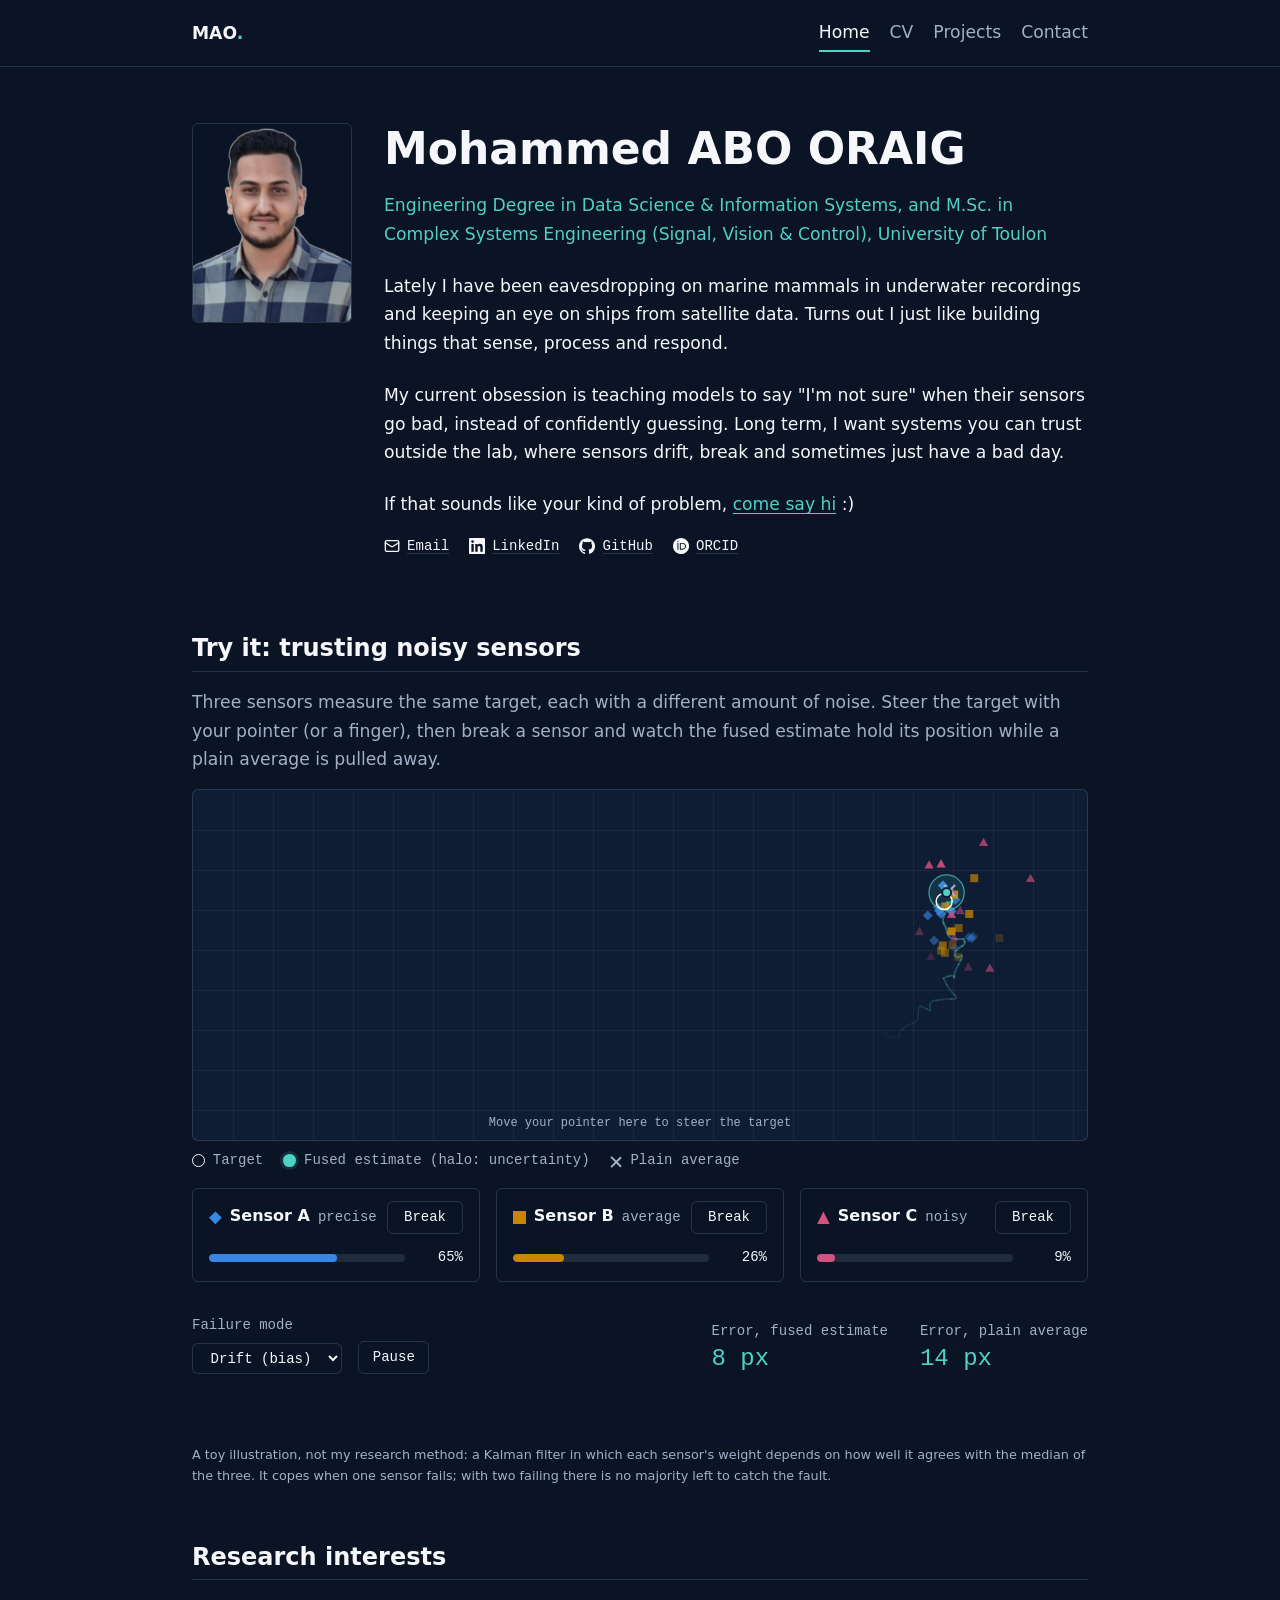
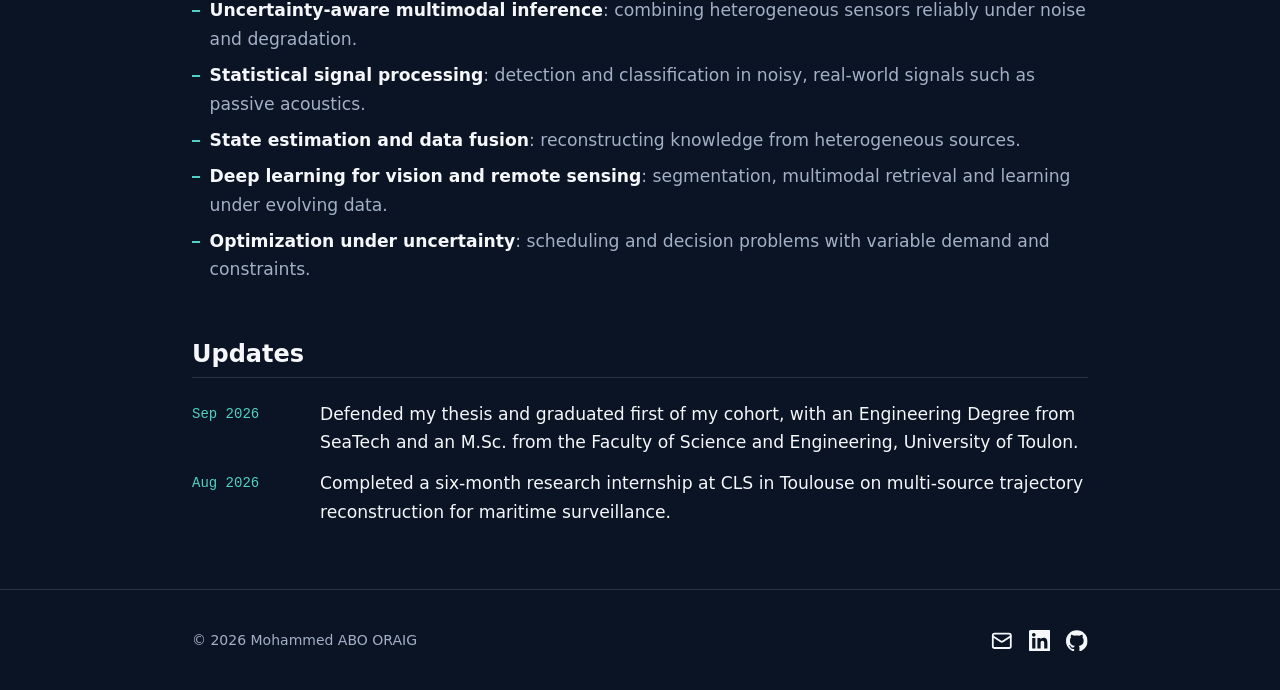
==== index.html @ 9c3ff498 "Add goatcounter" ====
<!DOCTYPE html>
<html lang="en">
<head>
  <meta charset="UTF-8">
  <meta name="viewport" content="width=device-width, initial-scale=1.0">
  <title>Mohammed ABO ORAIG</title>
  <meta name="description" content="Mohammed ABO ORAIG: M.Sc. and engineering student in complex systems, signal processing, vision and data science at the University of Toulon.">
  <meta name="theme-color" content="#0a1424">
  <link rel="canonical" href="https://abooraig.github.io/me/">
  <meta property="og:url" content="https://abooraig.github.io/me/">
  <meta property="og:type" content="website">
  <meta property="og:site_name" content="Mohammed ABO ORAIG">
  <meta property="og:title" content="Mohammed ABO ORAIG: signal, vision and machine learning">
  <meta property="og:description" content="Engineer in signal processing, vision and machine learning (M.Sc. and Engineering Degree, University of Toulon). Open to PhD positions.">
  <meta property="og:image" content="https://abooraig.github.io/me/assets/img/og-image.png">
  <meta property="og:image:width" content="1200">
  <meta property="og:image:height" content="630">
  <meta property="og:image:alt" content="Mohammed ABO ORAIG. Signal, vision and machine learning. University of Toulon.">
  <meta name="twitter:card" content="summary_large_image">  <link rel="icon" type="image/jpeg" href="assets/img/profile/top.jpg">
  <link rel="preload" href="assets/fonts/inter-latin.woff2" as="font" type="font/woff2" crossorigin>
  <link rel="preload" href="assets/fonts/space-grotesk-latin.woff2" as="font" type="font/woff2" crossorigin>
  <link rel="preload" href="assets/fonts/ibm-plex-mono-latin-500.woff2" as="font" type="font/woff2" crossorigin>
  <link rel="stylesheet" href="assets/css/styles.css">
</head>
<body>
  <!-- Icon sprite: defined once per page, drawn anywhere with <svg class="icon"><use href="#icon-NAME"/></svg>.
       Brand glyphs are from Simple Icons (CC0). Copy this whole block to cv.html and projects.html. -->
  <svg width="0" height="0" style="position:absolute" aria-hidden="true" focusable="false">
    <symbol id="icon-mail" viewBox="0 0 24 24">
      <g fill="none" stroke="currentColor" stroke-width="2" stroke-linecap="round" stroke-linejoin="round">
        <rect width="20" height="16" x="2" y="4" rx="2"/>
        <path d="m22 7-8.97 5.7a1.94 1.94 0 0 1-2.06 0L2 7"/>
      </g>
    </symbol>
    <symbol id="icon-linkedin" viewBox="0 0 24 24">
      <path d="M20.447 20.452h-3.554v-5.569c0-1.328-.027-3.037-1.852-3.037-1.853 0-2.136 1.445-2.136 2.939v5.667H9.351V9h3.414v1.561h.046c.477-.9 1.637-1.85 3.37-1.85 3.601 0 4.267 2.37 4.267 5.455v6.286zM5.337 7.433c-1.144 0-2.063-.926-2.063-2.065 0-1.138.92-2.063 2.063-2.063 1.14 0 2.064.925 2.064 2.063 0 1.139-.925 2.065-2.064 2.065zm1.782 13.019H3.555V9h3.564v11.452zM22.225 0H1.771C.792 0 0 .774 0 1.729v20.542C0 23.227.792 24 1.771 24h20.451C23.2 24 24 23.227 24 22.271V1.729C24 .774 23.2 0 22.222 0h.003z"/>
    </symbol>
    <symbol id="icon-github" viewBox="0 0 24 24">
      <path d="M12 .297c-6.63 0-12 5.373-12 12 0 5.303 3.438 9.8 8.205 11.385.6.113.82-.258.82-.577 0-.285-.01-1.04-.015-2.04-3.338.724-4.042-1.61-4.042-1.61C4.422 18.07 3.633 17.7 3.633 17.7c-1.087-.744.084-.729.084-.729 1.205.084 1.838 1.236 1.838 1.236 1.07 1.835 2.809 1.305 3.495.998.108-.776.417-1.305.76-1.605-2.665-.3-5.466-1.332-5.466-5.93 0-1.31.465-2.38 1.235-3.22-.135-.303-.54-1.523.105-3.176 0 0 1.005-.322 3.3 1.23.96-.267 1.98-.399 3-.405 1.02.006 2.04.138 3 .405 2.28-1.552 3.285-1.23 3.285-1.23.645 1.653.24 2.873.12 3.176.765.84 1.23 1.91 1.23 3.22 0 4.61-2.805 5.625-5.475 5.92.42.36.81 1.096.81 2.22 0 1.606-.015 2.896-.015 3.286 0 .315.21.69.825.57C20.565 22.092 24 17.592 24 12.297c0-6.627-5.373-12-12-12"/>
    </symbol>
    <symbol id="icon-orcid" viewBox="0 0 24 24">
      <path d="M12 0C5.372 0 0 5.372 0 12s5.372 12 12 12 12-5.372 12-12S18.628 0 12 0zM7.369 4.378c.525 0 .947.431.947.947s-.422.947-.947.947a.95.95 0 0 1-.947-.947c0-.525.422-.947.947-.947zm-.722 3.038h1.444v10.041H6.647V7.416zm3.562 0h3.9c3.712 0 5.344 2.653 5.344 5.025 0 2.578-2.016 5.025-5.325 5.025h-3.919V7.416zm1.444 1.303v7.444h2.297c3.272 0 4.022-2.484 4.022-3.722 0-2.016-1.284-3.722-4.097-3.722h-2.222z"/>
    </symbol>
  </svg>

  <a class="skip-link" href="#main">Skip to content</a>

  <header class="site-header">
    <div class="container">
      <a class="brand" href="./" aria-label="Mohammed ABO ORAIG, home">MAO<span>.</span></a>
      <nav class="site-nav" aria-label="Main">
        <ul>
          <li><a href="./" aria-current="page">Home</a></li>
          <li><a href="cv">CV</a></li>
          <li><a href="projects">Projects</a></li>
          <li><a href="contact">Contact</a></li>
        </ul>
      </nav>
    </div>
  </header>

  <main id="main">
    <section class="intro container" aria-labelledby="intro-title">
      <img class="portrait" src="assets/img/profile/photo.png" alt="Portrait of Mohammed ABO ORAIG" width="160" height="200">
      <div class="intro-text">
        <h1 id="intro-title">Mohammed ABO ORAIG</h1>
        <p class="intro-role">Engineering Degree in Data Science &amp; Information Systems, and M.Sc. in Complex Systems Engineering (Signal, Vision &amp; Control), University of Toulon</p>        
        <p class="intro-statement">Lately I have been eavesdropping on marine mammals in underwater recordings and keeping an eye on ships from satellite data. Turns out I just like building things that sense, process and respond.</p>
        <p class="intro-statement">My current obsession is teaching models to say "I'm not sure" when their sensors go bad, instead of confidently guessing. Long term, I want systems you can trust outside the lab, where sensors drift, break and sometimes just have a bad day.</p>
        <p class="intro-statement">If that sounds like your kind of problem, <a href="contact">come say hi</a> :)</p>
        <ul class="link-row">
          <li><a href="mailto:m.abooraig@gmail.com"><svg class="icon" aria-hidden="true" focusable="false"><use href="#icon-mail"/></svg>Email</a></li>
          <li><a href="https://www.linkedin.com/in/mohammed-abo-oraig/" target="_blank" rel="noopener noreferrer"><svg class="icon" aria-hidden="true" focusable="false"><use href="#icon-linkedin"/></svg>LinkedIn</a></li>
          <li><a href="https://github.com/AboOraig/" target="_blank" rel="noopener noreferrer"><svg class="icon" aria-hidden="true" focusable="false"><use href="#icon-github"/></svg>GitHub</a></li>
          <li><a href="https://orcid.org/0009-0007-1928-8496" target="_blank" rel="noopener noreferrer"><svg class="icon" aria-hidden="true" focusable="false"><use href="#icon-orcid"/></svg>ORCID</a></li>
        </ul>
      </div>
    </section>

    <div class="container">

      <!-- Sensor-fusion demo. Stays hidden unless sensor-demo.js runs, so it never shows as a dead box. -->
      <section class="page-section demo" id="demo" aria-labelledby="demo-title" data-demo hidden>
        <h2 id="demo-title">Try it: trusting noisy sensors</h2>
        <p>Three sensors measure the same target, each with a different amount of noise. Steer the target with your pointer (or a finger), then break a sensor and watch the fused estimate hold its position while a plain average is pulled away.</p>

        <canvas class="demo-canvas" data-demo-canvas role="img" aria-label="Toy demo. A target follows your pointer. Three noisy sensors measure it. The fused estimate and its uncertainty circle are drawn on top."></canvas>

        <ul class="demo-legend" aria-label="Legend">
          <li><i class="demo-glyph demo-glyph--target" aria-hidden="true"></i>Target</li>
          <li><i class="demo-glyph demo-glyph--est" aria-hidden="true"></i>Fused estimate (halo: uncertainty)</li>
          <li><i class="demo-glyph demo-glyph--plain" aria-hidden="true"></i>Plain average</li>
        </ul>

        <ul class="demo-sensors" aria-label="Sensors and the share of weight each one receives">
          <li class="demo-sensor" data-demo-sensor="a">
            <div class="demo-sensor-head">
              <i class="demo-glyph demo-glyph--a" aria-hidden="true"></i>
              <h3>Sensor A</h3>
              <span class="demo-sensor-note">precise</span>
            </div>
            <button type="button" class="demo-btn" data-break aria-label="Break sensor A">Break</button>
            <div class="demo-meter-row">
              <span class="demo-meter" aria-hidden="true"><span class="demo-fill" data-fill></span></span>
              <span class="demo-pct" data-pct>0%</span>
            </div>
          </li>
          <li class="demo-sensor" data-demo-sensor="b">
            <div class="demo-sensor-head">
              <i class="demo-glyph demo-glyph--b" aria-hidden="true"></i>
              <h3>Sensor B</h3>
              <span class="demo-sensor-note">average</span>
            </div>
            <button type="button" class="demo-btn" data-break aria-label="Break sensor B">Break</button>
            <div class="demo-meter-row">
              <span class="demo-meter" aria-hidden="true"><span class="demo-fill" data-fill></span></span>
              <span class="demo-pct" data-pct>0%</span>
            </div>
          </li>
          <li class="demo-sensor" data-demo-sensor="c">
            <div class="demo-sensor-head">
              <i class="demo-glyph demo-glyph--c" aria-hidden="true"></i>
              <h3>Sensor C</h3>
              <span class="demo-sensor-note">noisy</span>
            </div>
            <button type="button" class="demo-btn" data-break aria-label="Break sensor C">Break</button>
            <div class="demo-meter-row">
              <span class="demo-meter" aria-hidden="true"><span class="demo-fill" data-fill></span></span>
              <span class="demo-pct" data-pct>0%</span>
            </div>
          </li>
        </ul>

        <div class="demo-foot">
          <div class="demo-controls">
            <label class="demo-fault">Failure mode
              <select data-demo-fault>
                <option value="bias">Drift (bias)</option>
                <option value="noise">Noise burst</option>
                <option value="dropout">Dropout</option>
              </select>
            </label>
            <button type="button" class="demo-btn" data-demo-pause aria-label="Pause the animation">Pause</button>
          </div>
          <dl class="demo-errors">
            <div><dt>Error, fused estimate</dt><dd data-err="fused">&ndash;</dd></div>
            <div><dt>Error, plain average</dt><dd data-err="plain">&ndash;</dd></div>
          </dl>
        </div>

        <p class="demo-status" role="status" data-demo-status></p>
        <p class="demo-note">A toy illustration, not my research method: a Kalman filter in which each sensor's weight depends on how well it agrees with the median of the three. It copes when one sensor fails; with two failing there is no majority left to catch the fault.</p>
      </section>


      <section class="page-section" id="research-interests">
        <h2>Research interests</h2>
        <ul class="interests">
          <li><strong>Uncertainty-aware multimodal inference</strong>: combining heterogeneous sensors reliably under noise and degradation.</li>
          <li><strong>Statistical signal processing</strong>: detection and classification in noisy, real-world signals such as passive acoustics.</li>
          <li><strong>State estimation and data fusion</strong>: reconstructing knowledge from heterogeneous sources.</li>
          <li><strong>Deep learning for vision and remote sensing</strong>: segmentation, multimodal retrieval and learning under evolving data.</li>
          <li><strong>Optimization under uncertainty</strong>: scheduling and decision problems with variable demand and constraints.</li>
        </ul>
      </section>

      <section class="page-section" id="updates">
        <h2>Updates</h2>
        <ul class="updates">         
          <!-- <li><time datetime="2026-10">Oct 2026</time><span>Posted a preprint on arXiv: <a href="https://arxiv.org/abs/XXXX.XXXXX" target="_blank" rel="noopener noreferrer">Uncertainty-Aware Multimodal Inference under Sensor Degradation</a>.</span></li> -->
          <li><time datetime="2026-09">Sep 2026</time><span>Defended my thesis and graduated first of my cohort, with an Engineering Degree from SeaTech and an M.Sc. from the Faculty of Science and Engineering, University of Toulon.</span></li>
          <li><time datetime="2026-08">Aug 2026</time><span>Completed a six-month research internship at CLS in Toulouse on multi-source trajectory reconstruction for maritime surveillance.</span></li>
        </ul>
      </section> 
    </div>
  </main>

  <footer class="site-footer">
    <div class="container">
      <p>© 2026 Mohammed ABO ORAIG</p>
      <ul class="link-row link-row--icons">
        <li><a href="mailto:m.abooraig@gmail.com" aria-label="Email" title="Email"><svg class="icon" aria-hidden="true" focusable="false"><use href="#icon-mail"/></svg></a></li>
        <li><a href="https://www.linkedin.com/in/mohammed-abo-oraig/" target="_blank" rel="noopener noreferrer" aria-label="LinkedIn" title="LinkedIn"><svg class="icon" aria-hidden="true" focusable="false"><use href="#icon-linkedin"/></svg></a></li>
        <li><a href="https://github.com/AboOraig/" target="_blank" rel="noopener noreferrer" aria-label="GitHub" title="GitHub"><svg class="icon" aria-hidden="true" focusable="false"><use href="#icon-github"/></svg></a></li>
      </ul>
    </div>
  </footer>

  <script src="assets/js/sensor-demo.js" defer></script>
  <script data-goatcounter="https://abooraig.goatcounter.com/count"
        async src="//gc.zgo.at/count.js"></script>
  
</body>
</html>
---- assets/css/styles.css ----
/* ============================================
   FONTS
   Self-hosted (folder: fonts/). The weight ranges are the ones the Google Fonts
   link used to request, so every weight resolves exactly as before.
   unicode-range: a file is only downloaded when a page uses its characters
   (the Greek file is only needed for the "ρ" on the Projects page).
   ============================================ */
@font-face {
  font-family: 'Inter';
  font-style: normal;
  font-weight: 400 600;
  font-display: swap;
  src: url('../fonts/inter-latin.woff2') format('woff2');
  unicode-range: U+0000-00FF, U+0131, U+0152-0153, U+02BB-02BC, U+02C6, U+02DA, U+02DC, U+0304, U+0308, U+0329, U+2000-206F, U+20AC, U+2122, U+2191, U+2193, U+2212, U+2215, U+FEFF, U+FFFD;
}

@font-face {
  font-family: 'Inter';
  font-style: normal;
  font-weight: 400 600;
  font-display: swap;
  src: url('../fonts/inter-greek.woff2') format('woff2');
  unicode-range: U+0370-0377, U+037A-037F, U+0384-038A, U+038C, U+038E-03A1, U+03A3-03FF;
}

@font-face {
  font-family: 'Space Grotesk';
  font-style: normal;
  font-weight: 500 700;
  font-display: swap;
  src: url('../fonts/space-grotesk-latin.woff2') format('woff2');
  unicode-range: U+0000-00FF, U+0131, U+0152-0153, U+02BB-02BC, U+02C6, U+02DA, U+02DC, U+0304, U+0308, U+0329, U+2000-206F, U+20AC, U+2122, U+2191, U+2193, U+2212, U+2215, U+FEFF, U+FFFD;
}

@font-face {
  font-family: 'IBM Plex Mono';
  font-style: normal;
  font-weight: 500;
  font-display: swap;
  src: url('../fonts/ibm-plex-mono-latin-500.woff2') format('woff2');
  unicode-range: U+0000-00FF, U+0131, U+0152-0153, U+02BB-02BC, U+02C6, U+02DA, U+02DC, U+0304, U+0308, U+0329, U+2000-206F, U+20AC, U+2122, U+2191, U+2193, U+2212, U+2215, U+FEFF, U+FFFD;
}

/* ============================================
   TOKENS
   One background, one surface, one accent.
   ============================================ */
:root {
  color-scheme: dark;

  /* Color */
  --bg: #0a1424;
  --surface: #132747;
  --border: rgba(148, 163, 184, 0.22);
  --text: #f5f7fa;
  --text-muted: #a3b0c7;
  --accent: #4fd1c5;
  --accent-soft: rgba(79, 209, 197, 0.14);

  /* Type */
  --font-heading: 'Space Grotesk', 'Inter', system-ui, sans-serif;
  --font-body: 'Inter', system-ui, sans-serif;
  --font-mono: 'IBM Plex Mono', ui-monospace, monospace;

  --fs-body: clamp(1rem, 0.96rem + 0.2vw, 1.075rem);
  --fs-small: 0.875rem;
  --fs-h1: clamp(1.9rem, 1.5rem + 1.8vw, 2.75rem);
  --fs-h2: clamp(1.25rem, 1.12rem + 0.6vw, 1.5rem);

  /* Spacing */
  --space-1: 0.5rem;
  --space-2: 1rem;
  --space-3: clamp(1.5rem, 1.2rem + 1.2vw, 2rem);
  --space-4: clamp(2.5rem, 2rem + 2vw, 3.5rem);
  --space-5: clamp(3.5rem, 3rem + 2.5vw, 5rem);

  /* Layout: one width for every page, so the header never shifts between pages */
  --measure: 56rem;
  /* Longest text line. none = text fills its column; 68ch was the old limit */
  --text-measure: none;
  --gutter: clamp(1rem, 4vw, 2rem);
  --radius: 6px;
}

/* ============================================
   RESET & BASE
   ============================================ */
*,
*::before,
*::after {
  box-sizing: border-box;
}

* {
  margin: 0;
}

html {
  scroll-padding-top: 5rem; /* keeps anchor targets clear of the sticky header */
}

@media (prefers-reduced-motion: no-preference) {
  html {
    scroll-behavior: smooth;
  }
}

body {
  font-family: var(--font-body);
  font-size: var(--fs-body);
  line-height: 1.65;
  background: var(--bg);
  color: var(--text);
  -webkit-font-smoothing: antialiased;
}

img {
  display: block;
  max-width: 100%;
  height: auto;
}

ul {
  list-style: none;
  padding: 0;
}

h1,
h2,
h3 {
  font-family: var(--font-heading);
  font-weight: 600;
  line-height: 1.2;
  color: var(--text);
}

h1 { font-size: var(--fs-h1); }
h2 { font-size: var(--fs-h2); }

p {
  max-width: var(--text-measure);
  color: var(--text-muted);
}

p + p {
  margin-top: var(--space-1);
}

a {
  color: var(--accent);
  text-decoration-thickness: 1px;
  text-underline-offset: 0.2em;
}

:focus-visible {
  outline: 2px solid var(--accent);
  outline-offset: 3px;
  border-radius: 2px;
}

.skip-link {
  position: absolute;
  left: -9999px;
  top: 0;
  z-index: 100;
  padding: 0.6rem 1rem;
  background: var(--accent);
  color: var(--bg);
  font-weight: 600;
  text-decoration: none;
}

.skip-link:focus {
  left: 0;
}

/* ============================================
   LAYOUT
   ============================================ */
.container {
  width: min(var(--measure), 100% - 2 * var(--gutter));
  margin-inline: auto;
}

main {
  padding-bottom: var(--space-4);
}

/* ============================================
   HEADER & NAV
   ============================================ */
.site-header {
  position: sticky;
  top: 0;
  z-index: 10;
  background: var(--bg);
  border-bottom: 1px solid var(--border);
}

.site-header .container {
  display: flex;
  flex-wrap: wrap;
  align-items: center;
  justify-content: space-between;
  gap: 0.25rem 1.5rem;
  padding-block: 0.85rem;
}

.brand {
  font-family: var(--font-heading);
  font-weight: 600;
  color: var(--text);
  text-decoration: none;
}

.site-nav ul {
  display: flex;
  gap: 1.25rem;
}

.site-nav a {
  display: inline-block;
  padding-block: 0.25rem;
  color: var(--text-muted);
  text-decoration: none;
  border-bottom: 2px solid transparent;
}

.site-nav a:hover {
  color: var(--text);
}

.site-nav a[aria-current="page"] {
  color: var(--text);
  border-bottom-color: var(--accent);
}

/* Add right after the .site-nav rules in "HEADER & NAV":
   with four items the header wraps onto two rows on 360px phones. */
@media (max-width: 30rem) {
  .site-header .container {
    gap: 0.25rem 1rem;
  }

  .site-nav ul {
    gap: 0.9rem;
  }

  .site-nav a {
    font-size: 0.95rem;
  }
}

/* ============================================
   SHARED PAGE PATTERNS
   ============================================ */
.page-header {
  display: flex;
  flex-wrap: wrap;
  align-items: baseline;
  justify-content: space-between;
  gap: var(--space-2);
  padding-block: var(--space-4) 0;
}

.page-header p {
  flex-basis: 100%;
  max-width: none; /* keeps it on its own row, below the title */
}

.page-section {
  padding-top: var(--space-4);
}

.page-section > h2 {
  margin-bottom: var(--space-2);
  padding-bottom: 0.5rem;
  border-bottom: 1px solid var(--border);
}

.link-row {
  display: flex;
  flex-wrap: wrap;
  gap: 0.5rem 1.25rem;
  font-family: var(--font-mono);
  font-size: var(--fs-small);
}

.link-row a {
  color: var(--text);
  text-decoration-color: var(--border);
}

.link-row a:hover {
  color: var(--accent);
  text-decoration-color: var(--accent);
}

.button {
  display: inline-block;
  padding: 0.5rem 1rem;
  border: 1px solid var(--border);
  border-radius: var(--radius);
  color: var(--text);
  font-family: var(--font-mono);
  font-size: var(--fs-small);
  text-decoration: none;
  transition: border-color 0.2s ease, color 0.2s ease;
}

.button:hover {
  border-color: var(--accent);
  color: var(--accent);
}

/* Temporary: marks where content still has to be written. Delete the class as each block is filled. */
.placeholder {
  padding: 0.75rem 1rem;
  border: 1px dashed var(--border);
  border-radius: var(--radius);
  color: var(--text-muted);
  font-size: var(--fs-small);
}

/* ============================================
   HOME
   ============================================ */
.intro {
  display: flex;
  flex-wrap: wrap;
  align-items: flex-start;
  gap: var(--space-3);
  padding-block: var(--space-4) var(--space-2);
}

.portrait {
  width: clamp(7.5rem, 20vw, 10rem);
  aspect-ratio: 4 / 5;
  object-fit: cover;
  border: 1px solid var(--border);
  border-radius: var(--radius);
}

.intro-text {
  flex: 1 1 20rem;
  min-width: 0;
  display: flex;
  flex-direction: column;
  gap: var(--space-2);
}

.intro-role {
  color: var(--accent);
  font-family: var(--font-heading);
  font-weight: 400;
}

.intro-statement {
  color: var(--text);
}

.interests {
  display: grid;
  gap: var(--space-1);
  max-width: var(--text-measure);
}

.interests li {
  position: relative;
  padding-left: 1.1rem;
  color: var(--text-muted);
}

.interests li::before {
  content: "";
  position: absolute;
  left: 0;
  top: 0.8em;
  width: 0.5rem;
  height: 2px;
  background: var(--accent);
}

.interests strong {
  color: var(--text);
  font-weight: 600;
}

.updates li {
  display: flex;
  flex-wrap: wrap;
  gap: 0.15rem var(--space-2);
  padding-block: 0.4rem;
}

.updates time {
  flex: 0 0 7rem;
  padding-top: 0.2em;
  color: var(--accent);
  font-family: var(--font-mono);
  font-size: var(--fs-small);
}

.updates span {
  flex: 1 1 18rem;
  max-width: var(--text-measure);
}

/* ============================================
   ICONS (inline SVG sprite, see the top of each page)
   ============================================ */
.icon {
  flex: none;
  width: 1.15em;
  height: 1.15em;
  fill: currentColor;
}

.link-row a {
  display: inline-flex;
  align-items: center;
  gap: 0.5em;
}

/* Icon-only variant (footer): the link carries aria-label, and padding makes the tap target about 40px */
.link-row--icons {
  gap: 0;
  margin-right: -0.5rem;
}

.link-row--icons a {
  padding: 0.5rem;
}

.link-row--icons .icon {
  width: 1.35rem;
  height: 1.35rem;
}

.brand span {
  color: var(--accent);
}

/* ============================================
   FOOTER
   ============================================ */
.site-footer {
  border-top: 1px solid var(--border);
  padding-block: var(--space-3);
  color: var(--text-muted);
  font-size: var(--fs-small);
}

.site-footer .container {
  display: flex;
  flex-wrap: wrap;
  align-items: center;
  justify-content: space-between;
  gap: var(--space-1) var(--space-2);
}


/* ============================================
   CONTACT PAGE
   Same pattern as the CV and Projects pages: page header with a one-line
   introduction, then sections that each start with an h2 and a rule.
   ============================================ */
:root {
  --danger: #ff8f8f;
  --accent-hover: #6fe3d8;
}

/* ---------- Primary button (also usable on other pages) ---------- */
.button-primary {
  background: var(--accent);
  border-color: var(--accent);
  color: var(--bg);
  font-weight: 500;
  cursor: pointer;
}

.button-primary:hover {
  background: var(--accent-hover);
  border-color: var(--accent-hover);
  color: var(--bg);
}

.button-primary:disabled {
  opacity: 0.75;
  cursor: not-allowed;
}

/* ---------- Layout: two sections side by side, stacked on phones ---------- */
.contact-layout {
  display: flex;
  flex-wrap: wrap;
  align-items: flex-start;
  column-gap: var(--space-4);           /* the rows get their space from .page-section's padding-top */
}

.contact-info {
  flex: 1 1 16rem;
  min-width: 0;
}

.contact-form-section {
  flex: 1.6 1 22rem;
  min-width: 0;
}

/* ---------- Email and profiles ---------- */
.contact-list {
  display: grid;
  gap: 0.25rem;
}

.contact-list li {
  display: flex;
  align-items: center;
  gap: 0.65rem;
  font-family: var(--font-mono);       /* links are mono everywhere else on the site */
  font-size: var(--fs-small);
}

.contact-list .icon {
  color: var(--accent);
}

.contact-list a {
  padding-block: 0.35rem;
  color: var(--text);
  text-decoration-color: var(--border);
  overflow-wrap: anywhere;
}

.contact-list a:hover {
  color: var(--accent);
  text-decoration-color: var(--accent);
}

.response-note {
  margin-top: var(--space-2);
  color: var(--accent);
  font-family: var(--font-mono);
  font-size: var(--fs-small);
}

/* ---------- Form ---------- */
.contact-form {
  display: grid;
  gap: 0.6rem;
}

.form-hint {
  margin-bottom: var(--space-1);
  font-size: var(--fs-small);
}

.form-group label {
  display: block;
  margin-bottom: 0.4rem;
  color: var(--text);
  font-size: var(--fs-small);
  font-weight: 600;
}

.form-group input,
.form-group textarea {
  width: 100%;
  padding: 0.7rem 0.85rem;
  border: 1px solid var(--border);
  border-radius: var(--radius);
  background: var(--surface);
  color: var(--text);
  font: inherit;
}

.form-group textarea {
  min-height: 8rem;
  resize: vertical;
}

.form-group input:focus-visible,
.form-group textarea:focus-visible {
  border-color: var(--accent);
  outline-offset: 1px;
}

/* Browser autofill would otherwise paint the fields white or yellow */
.form-group input:-webkit-autofill {
  -webkit-text-fill-color: var(--text);
  caret-color: var(--text);
  box-shadow: 0 0 0 100px var(--surface) inset;
}

.form-group [aria-invalid="true"] {
  border-color: var(--danger);
}

.field-error {
  display: block;
  min-height: 1.4em;                    /* reserved, so the form does not jump when an error appears */
  margin-top: 0.3rem;
  color: var(--danger);
  font-size: var(--fs-small);
}

.honeypot {
  position: absolute;
  left: -9999px;
  width: 1px;
  height: 1px;
  overflow: hidden;
}

.contact-form .button-primary {
  display: flex;
  align-items: center;
  justify-content: center;
  gap: 0.6rem;
  justify-self: start;
  min-width: 11rem;
  margin-top: var(--space-1);
  padding: 0.65rem 1.25rem;
}

.btn-spinner {
  display: none;
  width: 1rem;
  height: 1rem;
  border: 2px solid rgba(10, 20, 36, 0.35);
  border-top-color: var(--bg);
  border-radius: 50%;
  animation: spin-btn 0.7s linear infinite;
}

.button-primary.loading .btn-spinner {
  display: inline-block;
}

@keyframes spin-btn {
  to { transform: rotate(360deg); }
}

.form-note {
  min-height: 1.6em;
  margin-top: var(--space-1);
  font-size: 0.95rem;
}

.form-note.success {
  color: var(--accent);
  font-weight: 600;
}

.form-note.error {
  color: var(--danger);
}

@media (max-width: 36rem) {
  .contact-form .button-primary {
    justify-self: stretch;              /* full-width tap target on phones */
  }
}

@media (pointer: coarse) {
  .contact-list a {
    padding-block: 0.7rem;
  }

  .contact-form .button-primary {
    min-height: 2.75rem;
  }
}

@media (prefers-reduced-motion: reduce) {
  .btn-spinner {
    animation-duration: 2s;             /* slower, still shows that something is happening */
  }
}



/* ============================================
   CV
   Every section uses the same pattern: a date column on the left,
   then a title, an organisation line and optional details.

   Three text sizes only:
     title  1.05rem  heading font, 600, --text
     text   0.95rem  body font, --text-muted
                     (organisation, details, bullets, row values, reference notes)
     meta   0.875rem mono, 0.8rem on phones
                     (dates, links, tags)

   Dates: start date in the accent colour, end date below it in muted.
   ============================================ */
.page-section {
  --date-w: 7rem;                       /* date column; narrower on phones, never stacked above the text */
  --date-gap: var(--space-3);
  --date-fs: var(--fs-small);
}

@media (max-width: 36rem) {
  .page-section {
    --date-w: 5rem;
    --date-gap: 1rem;
    --date-fs: 0.8rem;
  }
}

/* ---------- Entries ---------- */
.cv-list {
  display: grid;
  gap: var(--space-3);                  /* space between entries */
}

.cv-entry {
  display: grid;
  grid-template-columns: var(--date-w) minmax(0, 1fr);
  column-gap: var(--date-gap);
  align-items: baseline;                /* date and title share one baseline */
}

/* ---------- Dates (every section, including References) ---------- */
.cv-date {
  display: block;
  color: var(--text-muted);
  font-family: var(--font-mono);
  font-size: var(--date-fs);
  line-height: 1.5;
  white-space: nowrap;
}

.cv-date > * {
  display: block;                       /* <time> or <span>, one per line */
}

.cv-date > :first-child {
  color: var(--accent);                 /* start date (or the only date) */
}

/* ---------- Body: title, organisation, details ---------- */
.cv-body {
  min-width: 0;
}

.cv-body h3,
.cv-rows dt,
.ref-title strong {
  color: var(--text);
  font-family: var(--font-heading);
  font-size: 1.05rem;
  font-weight: 600;
  line-height: 1.3;
}

.cv-body h3 a {
  color: inherit;
  text-decoration-color: var(--border);
}

.cv-body h3 a:hover {
  color: var(--accent);
  text-decoration-color: var(--accent);
}

.proj-head h4 a {
  color: inherit;
  text-decoration-color: var(--border);
}

.proj-head h4 a:hover {
  color: var(--accent);
  text-decoration-color: var(--accent);
}

/* Small arrow after links that open in a new tab. The empty alt text after the slash keeps screen readers quiet. */
.cv-body h3 a[target="_blank"]::after {
  content: "\2197";
  content: "\2197" / "";
  display: inline-block;
  margin-left: 0.3em;
  color: var(--text-muted);
  font-weight: 400;
}

.proj-head h4 a[target="_blank"]::after {
  content: "\2197";
  content: "\2197" / "";
  display: inline-block;
  margin-left: 0.3em;
  color: var(--text-muted);
  font-weight: 400;
}

.cv-org,
.cv-detail,
.cv-points li,
.cv-rows dd,
.ref-title,
.ref-content {
  color: var(--text-muted);
  font-size: 0.95rem;
}

.cv-org strong,
.ref-content strong {
  color: var(--text);
  font-weight: 600;
}

/* Vertical rhythm inside an entry */
.cv-body > * + * {
  margin-top: 0.4rem;
}

.cv-body > h3 + * {
  margin-top: 0.2rem;                   /* organisation sits close under its title */
}

.cv-body > .cv-points,
.cv-body > .cv-more {
  margin-top: 0.6rem;
}

/* ---------- Bullet points and related-project link ---------- */
.cv-points {
  display: grid;
  gap: 0.4rem;
  max-width: var(--text-measure);
}

.cv-points li {
  position: relative;
  padding-left: 1.1rem;
}

.cv-points li::before {
  content: "";
  position: absolute;
  left: 0;
  top: 0.8em;
  width: 0.5rem;
  height: 2px;
  background: var(--accent);
}

.cv-more {
  font-family: var(--font-mono);
  font-size: var(--fs-small);
}

/* ---------- Publications: one citation per entry ---------- */
.cv-pub {
  font-size: 0.95rem;
}

.cv-pub strong {
  color: var(--text);
  font-weight: 600;
}


/* ---------- Label / value rows (Technical skills, Languages): same grid, label as the title ---------- */
.cv-rows {
  display: grid;
  gap: var(--space-3);
}

.cv-rows > div {
  display: grid;
  grid-template-columns: var(--date-w) minmax(0, 1fr);
  column-gap: var(--date-gap);
}

.cv-rows dt,
.cv-rows dd {
  grid-column: 2;
}

.cv-rows dd {
  max-width: var(--text-measure);
  margin-top: 0.2rem;
}


.cv-rows--languages > div {
  grid-template-columns: var(--date-w) minmax(0, 1fr);
}

.cv-rows--languages dt {
  grid-column: 1;
  font-weight: 600;
}

.cv-rows--languages dd {
  grid-column: 2;
  margin-top: 0;
}

/* ---------- Short note under a CV list ---------- */
.cv-note {
  margin-top: var(--space-3);
  font-size: 0.95rem;
}

/* ---------- References: accordion rows, same columns as the entries ---------- */
.ref-list {
  list-style: none;
  padding: 0;
}

.ref-item {
  border-bottom: 1px solid var(--border);
}

/* The summary is the row: date | name and institution | chevron */
.ref-summary {
  display: grid;
  grid-template-columns: var(--date-w) minmax(0, 1fr) auto;
  column-gap: var(--date-gap);
  align-items: baseline;
  padding-block: 0.85rem;
  list-style: none;
  cursor: pointer;
  user-select: none;
  font-size: 1.05rem;
  line-height: 1.5;
}

.ref-summary::-webkit-details-marker {
  display: none;                        /* Safari */
}

.ref-summary:focus-visible {
  outline: 2px solid var(--accent);
  outline-offset: 2px;
  border-radius: 2px;
}

.ref-summary:hover .ref-title strong {
  color: var(--accent);
}

.ref-inst {
  display: inline-block;                /* wraps as one unit, never mid-name */
}

/* Chevron: one line tall, so it sits on the first line of the name */
.ref-icon {
  align-self: start;
  display: flex;
  align-items: center;
  height: 1.5em;
  padding-right: 0.2rem;
}

.ref-icon::after {
  content: "";
  width: 0.45rem;
  height: 0.45rem;
  margin-top: -0.2rem;                  /* optical centring of the "v" */
  border-right: 2px solid var(--accent);
  border-bottom: 2px solid var(--accent);
  transform: rotate(45deg);
}

.ref-details[open] .ref-icon::after {
  transform: rotate(-135deg);
  margin-top: 0.2rem;
}

/* Expanded text starts exactly under the name */
.ref-content {
  margin: -0.25rem 0 0 calc(var(--date-w) + var(--date-gap));
  padding-bottom: 1rem;
  max-width: var(--text-measure);
}

@media (prefers-reduced-motion: no-preference) {
  .ref-icon::after {
    transition: transform 0.2s ease, margin-top 0.2s ease;
  }
}


/* ============================================
   PROJECTS
   Featured work reuses the CV entry (.cv-entry, .cv-date, .cv-body).
   The other projects are grouped by field: field name in the date column,
   projects in the text column, so everything starts at the same x as on the CV.
   ============================================ */

/* ---------- Figures: a strip you swipe or scroll sideways (no JavaScript) ---------- */
.cv-body > .figure-strip {
  margin-top: 0.9rem;
}

.figure-strip {
  display: flex;
  gap: var(--space-1);
  padding-bottom: 0.5rem;
  overflow-x: auto;
  scroll-snap-type: x proximity;
  scrollbar-width: thin;
  scrollbar-color: var(--border) transparent;
}

.figure-strip img {
  flex: none;
  width: auto;
  min-width: 8rem;                      /* keeps an empty frame while a lazy image loads */
  max-width: none;
  height: clamp(11rem, 26vw, 15rem);
  background: var(--surface);
  border: 1px solid var(--border);
  border-radius: var(--radius);
  scroll-snap-align: start;
}

/* ---------- Bullets use the same line length as the paragraphs above them ---------- */
.cv-points {
  font-size: 0.95rem;
}

/* ---------- Links under a featured project ---------- */
.cv-more a + a {
  margin-left: 1.25rem;
}

/* ---------- Tags: one quiet line of monospace text ---------- */
.proj-tags {
  display: flex;
  flex-wrap: wrap;
  gap: 0 0.6rem;
  color: var(--text-muted);
  font-family: var(--font-mono);
  font-size: var(--fs-small);
}

.proj-tags li:not(:last-child)::after {
  content: "\00b7";
  margin-left: 0.6rem;                  /* the dot stays with the tag before it when a line wraps */
}

.cv-body > .proj-tags {
  margin-top: 0.6rem;
}

/* ---------- Other projects ---------- */
.proj-groups {
  display: grid;
  gap: var(--space-4);
}

.proj-group {
  display: grid;
  grid-template-columns: var(--date-w) minmax(0, 1fr);
  column-gap: var(--date-gap);
  align-items: baseline;
}

.proj-field {
  color: var(--accent);
  font-family: var(--font-mono);
  font-size: var(--date-fs);
  font-weight: 400;
  line-height: 1.5;
  overflow-wrap: break-word;
}

.proj-list {
  display: grid;
  gap: var(--space-3);
}

.proj > * + * {
  margin-top: 0.4rem;
}

.proj-head {
  display: flex;
  flex-wrap: wrap;
  align-items: baseline;
  justify-content: space-between;
  gap: 0.1rem 1rem;
}

.proj h4 {
  color: var(--text);
  font-family: var(--font-heading);
  font-size: 1.05rem;
  font-weight: 600;
  line-height: 1.3;
}

.proj-head + * {
  margin-top: 0.2rem;
}

.proj-code {
  font-family: var(--font-mono);
  font-size: var(--fs-small);
}

.proj-code::after {
  content: "\2197";
  content: "\2197" / "";
  display: inline-block;
  margin-left: 0.3em;
}

/* "Details" toggle: native <details>, no JavaScript */
.proj > .proj-more,
.proj > .proj-tags {
  margin-top: 0.6rem;
}

.proj-more summary {
  display: inline-flex;
  align-items: center;
  gap: 0.45rem;
  list-style: none;
  cursor: pointer;
  color: var(--accent);
  font-family: var(--font-mono);
  font-size: var(--fs-small);
}

.proj-more summary::-webkit-details-marker {
  display: none;                        /* Safari */
}

.proj-more summary::before {
  content: "";
  display: inline-block;
  border-top: 0.3rem solid transparent;
  border-bottom: 0.3rem solid transparent;
  border-left: 0.45rem solid currentColor;
}

.proj-more[open] summary::before {
  transform: rotate(90deg);
}

.proj-more summary:hover {
  text-decoration: underline;
}

.proj-more .cv-points {
  margin-top: 0.6rem;
}

@media (prefers-reduced-motion: no-preference) {
  .proj-more summary::before {
    transition: transform 0.15s ease;
  }
}

/* Phones: the field name becomes a heading above its projects, so the text keeps its full width */
@media (max-width: 36rem) {
  .proj-group {
    grid-template-columns: minmax(0, 1fr);
    row-gap: 0.75rem;
  }
}




/* ============================================
   HOME: SENSOR-FUSION DEMO  (append to styles.css)
   Colours were checked on the dark surface: blue, amber and magenta stay
   distinguishable under colour-vision deficiency, and every sensor also has
   its own shape (diamond, square, triangle).
   ============================================ */
.demo {
  --demo-a: #3987e5;                       /* sensor A: blue, diamond */
  --demo-b: #c98500;                       /* sensor B: amber, square */
  --demo-c: #d55181;                       /* sensor C: magenta, triangle */
  --demo-plot: #0e1c34;
  --demo-grid: rgba(148, 163, 184, 0.09);
  --demo-track: rgba(148, 163, 184, 0.16);
}

.demo[hidden] {
  display: none;
}

.demo-canvas {
  display: block;
  width: 100%;
  height: clamp(15rem, 40vw, 22rem);
  margin-top: var(--space-2);
  border: 1px solid var(--border);
  border-radius: var(--radius);
  background: var(--demo-plot);
  cursor: crosshair;
  touch-action: pan-y;                     /* vertical swipes still scroll the page */
}

/* ---------- Legend ---------- */
.demo-legend {
  display: flex;
  flex-wrap: wrap;
  gap: 0.25rem 1.25rem;
  margin-top: var(--space-1);
  font-family: var(--font-mono);
  font-size: var(--fs-small);
  color: var(--text-muted);
}

.demo-legend li {
  display: inline-flex;
  align-items: center;
  gap: 0.5rem;
}

.demo-glyph {
  display: inline-block;
  flex: none;
  width: 0.8rem;
  height: 0.8rem;
  background: var(--demo-color, currentColor);
}

.demo-glyph--a { --demo-color: var(--demo-a); clip-path: polygon(50% 0, 100% 50%, 50% 100%, 0 50%); }
.demo-glyph--b { --demo-color: var(--demo-b); }
.demo-glyph--c { --demo-color: var(--demo-c); clip-path: polygon(50% 0, 100% 100%, 0 100%); }

.demo-glyph--target {
  background: none;
  border: 1.5px solid var(--text);
  border-radius: 50%;
}

.demo-glyph--est {
  background: var(--accent);
  border-radius: 50%;
  box-shadow: 0 0 0 3px var(--accent-soft);
}

.demo-glyph--plain {
  position: relative;
  background: none;
}

.demo-glyph--plain::before,
.demo-glyph--plain::after {
  content: '';
  position: absolute;
  inset: 50% -0.05rem auto;
  height: 2px;
  background: var(--text-muted);
  transform: rotate(45deg);
}

.demo-glyph--plain::after {
  transform: rotate(-45deg);
}

/* ---------- Buttons and select ---------- */
.demo-btn,
.demo-fault select {
  padding: 0.35rem 0.85rem;
  border: 1px solid var(--border);
  border-radius: var(--radius);
  background: transparent;
  color: var(--text);
  font-family: var(--font-mono);
  font-size: var(--fs-small);
  line-height: 1.4;
  cursor: pointer;
  transition: border-color 0.2s ease, color 0.2s ease;
}

.demo-btn:hover,
.demo-fault select:hover {
  border-color: var(--accent);
  color: var(--accent);
}

.demo-fault select {
  background: var(--bg);
}

@media (pointer: coarse) {
  .demo-btn,
  .demo-fault select {
    min-height: 2.75rem;
  }
}

/* ---------- Sensor cards ---------- */
.demo-sensors {
  display: grid;
  grid-template-columns: repeat(3, minmax(0, 1fr));
  gap: var(--space-2);
  margin-top: var(--space-2);
}

.demo-sensor {
  display: grid;
  grid-template-columns: minmax(0, 1fr) auto;
  align-items: center;
  gap: 0.75rem 0.5rem;
  padding: 0.75rem 1rem;
  border: 1px solid var(--border);
  border-radius: var(--radius);
  transition: border-color 0.2s ease;
}

.demo-sensor[data-demo-sensor='a'] { --demo-color: var(--demo-a); }
.demo-sensor[data-demo-sensor='b'] { --demo-color: var(--demo-b); }
.demo-sensor[data-demo-sensor='c'] { --demo-color: var(--demo-c); }

.demo-sensor.is-broken {
  border-color: var(--danger, #ff8f8f);
}

.demo-sensor-head {
  display: flex;
  align-items: baseline;
  gap: 0.5rem;
  min-width: 0;
}

.demo-sensor-head .demo-glyph {
  align-self: center;
}

.demo-sensor h3 {
  font-size: 1rem;
  white-space: nowrap;
}

.demo-sensor .demo-btn {
  min-width: 4.75rem;
}

.demo-sensor-note {
  min-width: 0;
  color: var(--text-muted);
  font-family: var(--font-mono);
  font-size: var(--fs-small);
}

.demo-meter-row {
  grid-column: 1 / -1;
  display: flex;
  align-items: center;
  gap: 0.75rem;
}

.demo-meter {
  position: relative;
  flex: 1;
  height: 0.5rem;
  border-radius: 999px;
  background: var(--demo-track);
  overflow: hidden;
}

.demo-fill {
  position: absolute;
  inset: 0 auto 0 0;
  width: calc(var(--w, 0) * 100%);
  border-radius: inherit;
  background: var(--demo-color);
  transition: width 0.25s linear;
}

.demo-pct {
  min-width: 5.5ch;
  text-align: right;
  font-family: var(--font-mono);
  font-size: var(--fs-small);
  color: var(--text);
  white-space: nowrap;
}

/* ---------- Controls and read-outs ---------- */
.demo-foot {
  display: flex;
  flex-wrap: wrap;
  align-items: flex-end;
  justify-content: space-between;
  gap: var(--space-2) var(--space-3);
  margin-top: var(--space-3);
}

.demo-controls {
  display: flex;
  align-items: flex-end;
  gap: var(--space-2);
}

.demo-fault {
  display: flex;
  flex-direction: column;
  gap: 0.35rem;
  color: var(--text-muted);
  font-family: var(--font-mono);
  font-size: var(--fs-small);
}

.demo-errors {
  display: flex;
  gap: var(--space-3);
}

.demo-errors dt {
  color: var(--text-muted);
  font-family: var(--font-mono);
  font-size: var(--fs-small);
}

.demo-errors dd {
  font-family: var(--font-mono);
  font-size: 1.5rem;
  line-height: 1.3;
  color: var(--accent);
}

.demo-errors div:first-child dd {
  color: var(--accent);
}

.demo-status {
  min-height: calc(2 * 1.65em);            /* reserved, so the page does not jump */
  margin-top: var(--space-2);
  font-size: var(--fs-small);
}

.demo-note {
  margin-top: var(--space-1);
  font-size: 0.8rem;
}

@media (max-width: 48rem) {
  .demo-sensors {
    grid-template-columns: 1fr;
    gap: var(--space-1);
  }

  .demo-sensor {
    gap: 0.5rem;
    padding: 0.6rem 0.75rem;
  }

  .demo-foot {
    gap: var(--space-2);
  }

  .demo-controls,
  .demo-errors {
    width: 100%;
  }

  .demo-controls {
    justify-content: space-between;
  }

  .demo-errors {
    justify-content: space-between;
  }

  .demo-status {
    min-height: calc(3 * 1.65em);
  }
}

@media (prefers-reduced-motion: reduce) {
  .demo-fill,
  .demo-sensor,
  .demo-btn {
    transition: none;
  }
}

@media print {
  :root { color-scheme: light; --bg:#fff; --surface:#fff; --text:#111; --text-muted:#333; --accent:#0b5f58; --border:#bbb; }
  body { font-size: 10.5pt; line-height: 1.45; }
  .site-header, .skip-link, .page-header .button, .site-footer .link-row, .figure-strip, .demo { display: none; }
  .page-section { padding-top: 1.25rem; }
  .cv-entry, .proj, .ref-item { break-inside: avoid; }
  .page-section > h2 { break-after: avoid; }
  details::details-content { content-visibility: visible; display: block; }
  .ref-icon, .proj-more summary { display: none; }
  .cv-pub a[href^="http"]::after { content: " (" attr(href) ")"; color: var(--text-muted); font-size: .85em; word-break: break-all; }
}


/* ============================================
   FIGURE VIEWER (Projects page, assets/js/lightbox.js)
   ============================================ */

/* ---------- Thumbnails: each strip image sits in a button ---------- */
.figure-btn {
  position: relative;
  flex: none;
  padding: 0;
  border: 0;
  border-radius: var(--radius);
  background: none;
  color: inherit;
  cursor: zoom-in;
  scroll-snap-align: start;
}

.figure-btn:hover img,
.figure-btn:focus-visible img {
  border-color: var(--accent);
}

/* inset ring: the strip clips anything drawn outside its edge */
.figure-btn:focus-visible {
  outline: 2px solid var(--accent);
  outline-offset: -3px;
}

/* small magnifier badge, so touch screens (no hover) also show that a figure opens */
.figure-btn::after {
  content: "";
  position: absolute;
  right: 0.5rem;
  bottom: 0.5rem;
  width: 1.75rem;
  height: 1.75rem;
  border: 1px solid var(--border);
  border-radius: 50%;
  background: rgb(10 20 36 / 0.8) url("data:image/svg+xml,%3Csvg xmlns='http://www.w3.org/2000/svg' viewBox='0 0 24 24' fill='none' stroke='%23f5f7fa' stroke-width='2' stroke-linecap='round'%3E%3Ccircle cx='10.5' cy='10.5' r='6'/%3E%3Cpath d='M15 15l5 5M10.5 8v5M8 10.5h5'/%3E%3C/svg%3E") center / 1rem no-repeat;
  pointer-events: none;
}

/* ---------- The viewer ---------- */
html.lb-open {
  overflow: hidden;
}

.lightbox {
  width: 100%;
  height: 100%;
  max-width: none;
  max-height: none;
  padding: 0;
  border: 0;
  overflow: hidden;
  background: rgb(7 13 24 / 0.97);
  color: var(--text);
}

.lightbox[open] {
  display: grid;
}

.lb-figure {
  display: flex;
  flex-direction: column;
  align-items: center;
  justify-content: center;
  gap: 0.75rem;
  height: 100%;
  padding: 3.5rem 4.5rem 1rem;          /* room for the buttons */
}

.lb-img {
  max-width: 100%;
  max-height: calc(100vh - 8.5rem);
  max-height: calc(100dvh - 8.5rem);
  background: var(--surface);
  border: 1px solid var(--border);
  border-radius: var(--radius);
}

.lb-caption {
  display: flex;
  flex-wrap: wrap;
  align-items: baseline;
  justify-content: center;
  gap: 0.25rem 1rem;
  max-width: 100%;
  color: var(--text-muted);
  font-size: var(--fs-small);
  line-height: 1.4;
  text-align: center;
}

.lb-count {
  color: var(--accent);
  font-family: var(--font-mono);
  white-space: nowrap;
}

.lb-btn {
  position: absolute;
  display: grid;
  place-items: center;
  width: 2.75rem;                       /* comfortable touch target */
  height: 2.75rem;
  padding: 0;
  border: 1px solid var(--border);
  border-radius: 50%;
  background: rgb(19 39 71 / 0.9);
  color: var(--text);
  cursor: pointer;
}

.lb-btn:hover {
  border-color: var(--accent);
  color: var(--accent);
}

.lb-btn svg {
  width: 1.4rem;
  height: 1.4rem;
  fill: none;
  stroke: currentColor;
  stroke-width: 2;
  stroke-linecap: round;
  stroke-linejoin: round;
}

.lb-close {
  top: 0.75rem;
  right: 0.75rem;
}

.lb-prev,
.lb-next {
  top: 50%;
  translate: 0 -50%;
}

.lb-prev { left: 0.75rem; }
.lb-next { right: 0.75rem; }

.lightbox.lb-single .lb-prev,
.lightbox.lb-single .lb-next {
  display: none;
}

/* phones: previous/next move to the bottom corners so the figure gets the full width */
@media (max-width: 40rem) {
  .lb-figure {
    padding: 3.5rem 0.75rem 4.5rem;
  }

  .lb-img {
    max-height: calc(100vh - 13rem);
    max-height: calc(100dvh - 13rem);
  }

  .lb-prev,
  .lb-next {
    top: auto;
    bottom: 0.75rem;
    translate: none;
  }
}

@media (prefers-reduced-motion: no-preference) {
  .lightbox[open] {
    animation: lb-in 0.15s ease-out;
  }

  @keyframes lb-in {
    from { opacity: 0; }
  }
}

@media print {
  .lightbox,
  .figure-btn::after {
    display: none !important;
  }
}
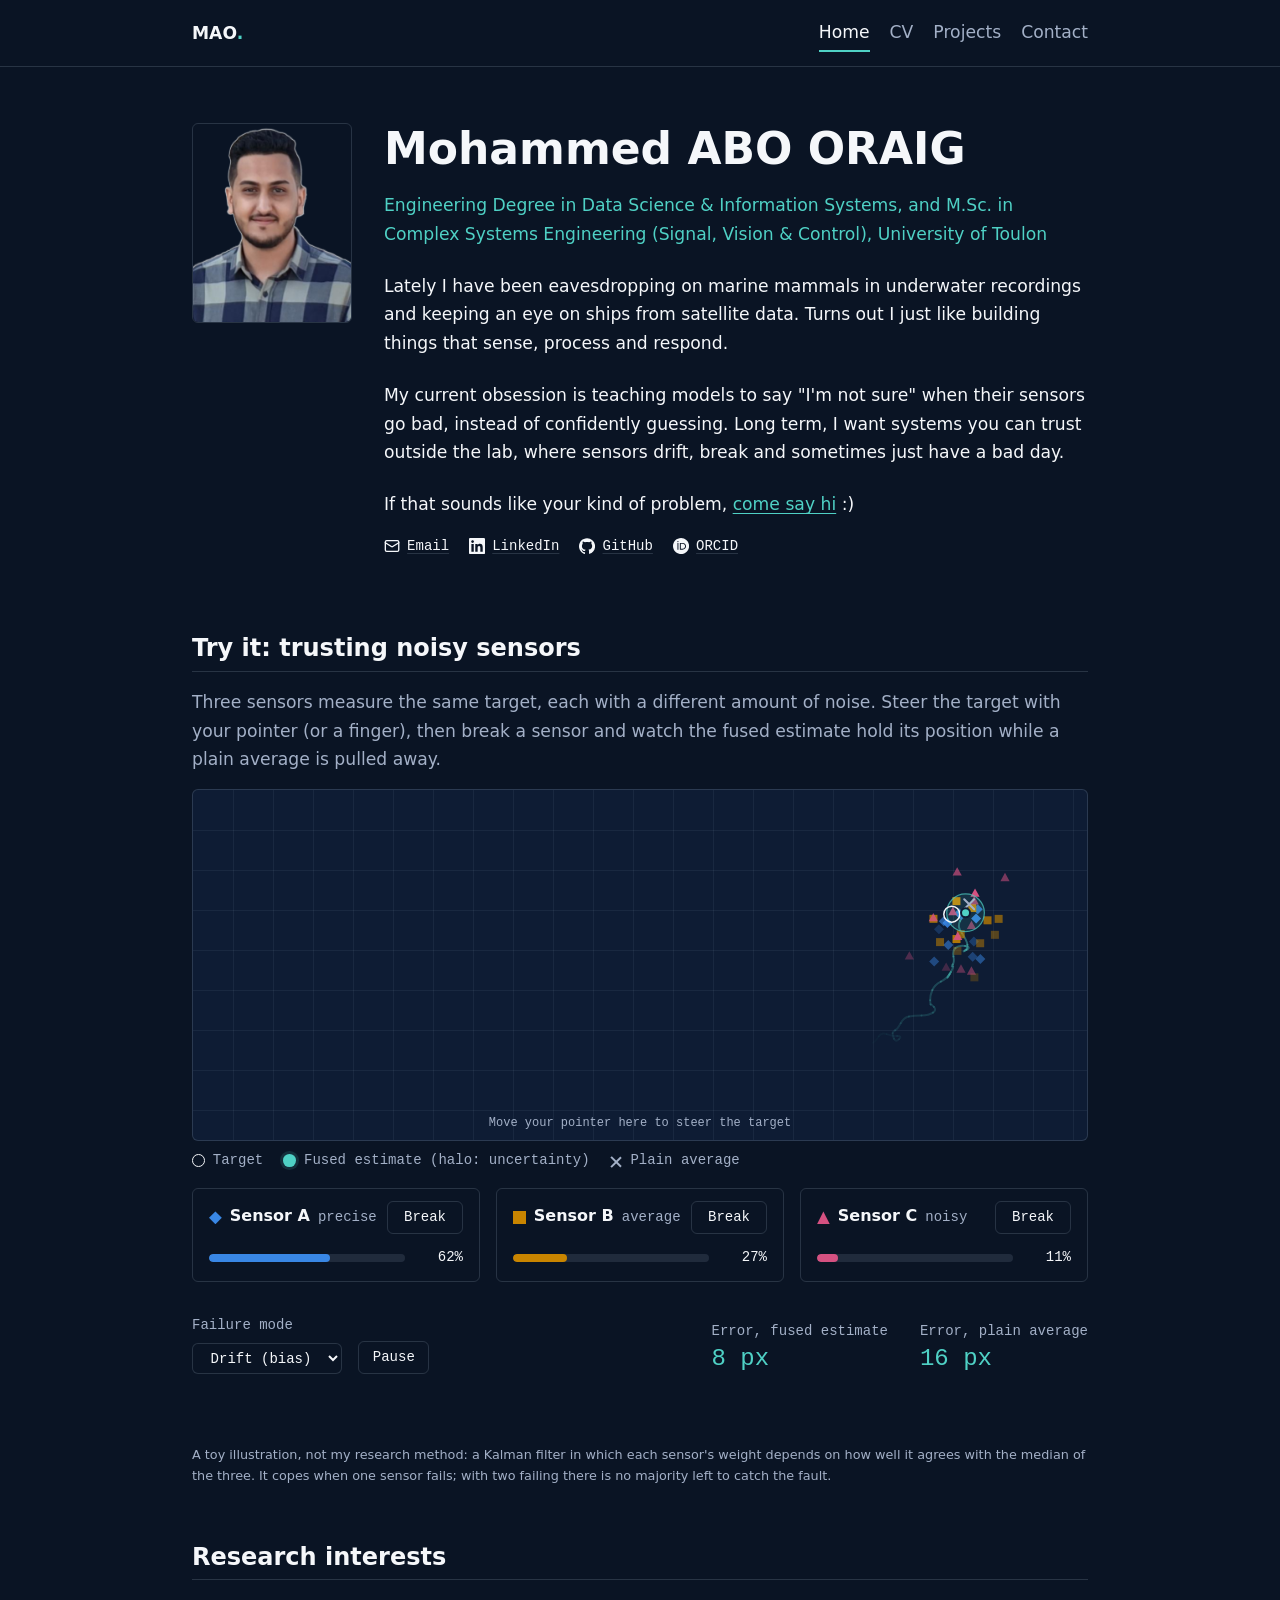
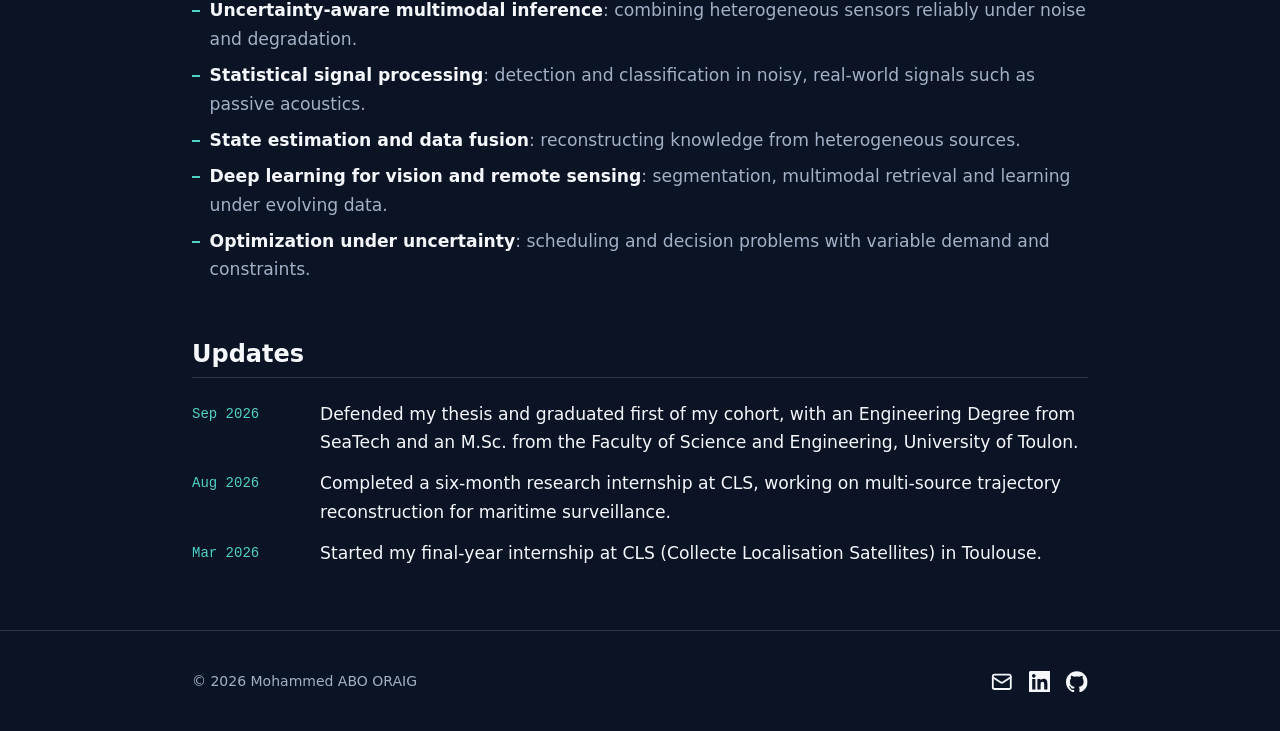
==== commit 23c6f9d5: "Update home page" ====
--- a/index.html
+++ b/index.html
@@ -168,8 +168,10 @@
         <h2>Updates</h2>
         <ul class="updates">         
           <!-- <li><time datetime="2026-10">Oct 2026</time><span>Posted a preprint on arXiv: <a href="https://arxiv.org/abs/XXXX.XXXXX" target="_blank" rel="noopener noreferrer">Uncertainty-Aware Multimodal Inference under Sensor Degradation</a>.</span></li> -->
+          <!-- <li><time datetime="2026-10">Oct 2026</time><span>Posted a preprint on HAL: <a href="https://hal.science/hal-05825875v1" target="_blank" rel="noopener noreferrer">Uncertainty-Aware Multimodal Inference under Sensor Degradation</a>.</span></li> -->
           <li><time datetime="2026-09">Sep 2026</time><span>Defended my thesis and graduated first of my cohort, with an Engineering Degree from SeaTech and an M.Sc. from the Faculty of Science and Engineering, University of Toulon.</span></li>
-          <li><time datetime="2026-08">Aug 2026</time><span>Completed a six-month research internship at CLS in Toulouse on multi-source trajectory reconstruction for maritime surveillance.</span></li>
+          <li><time datetime="2026-08">Aug 2026</time><span>Completed a six-month research internship at CLS, working on multi-source trajectory reconstruction for maritime surveillance.</span></li>
+          <li><time datetime="2026-03">Mar 2026</time><span>Started my final-year internship at CLS (Collecte Localisation Satellites) in Toulouse.</span></li>
         </ul>
       </section> 
     </div>
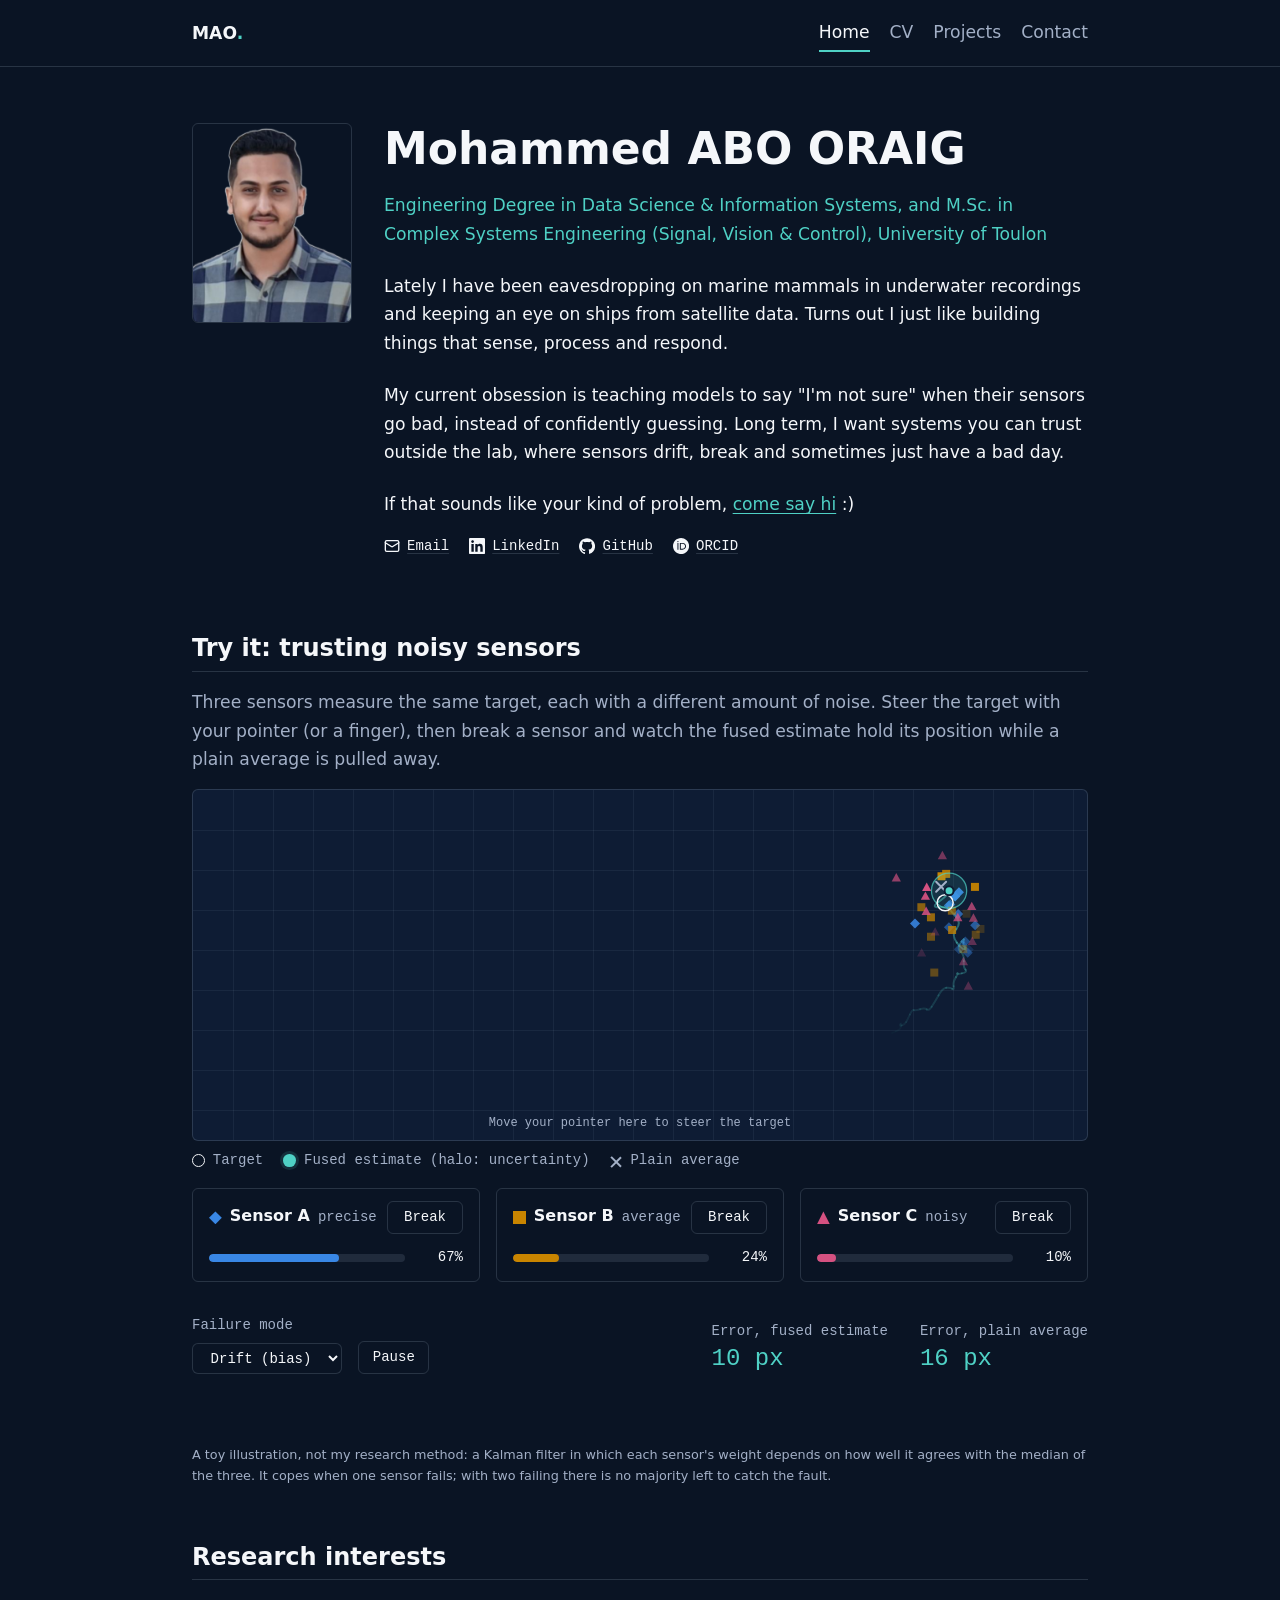
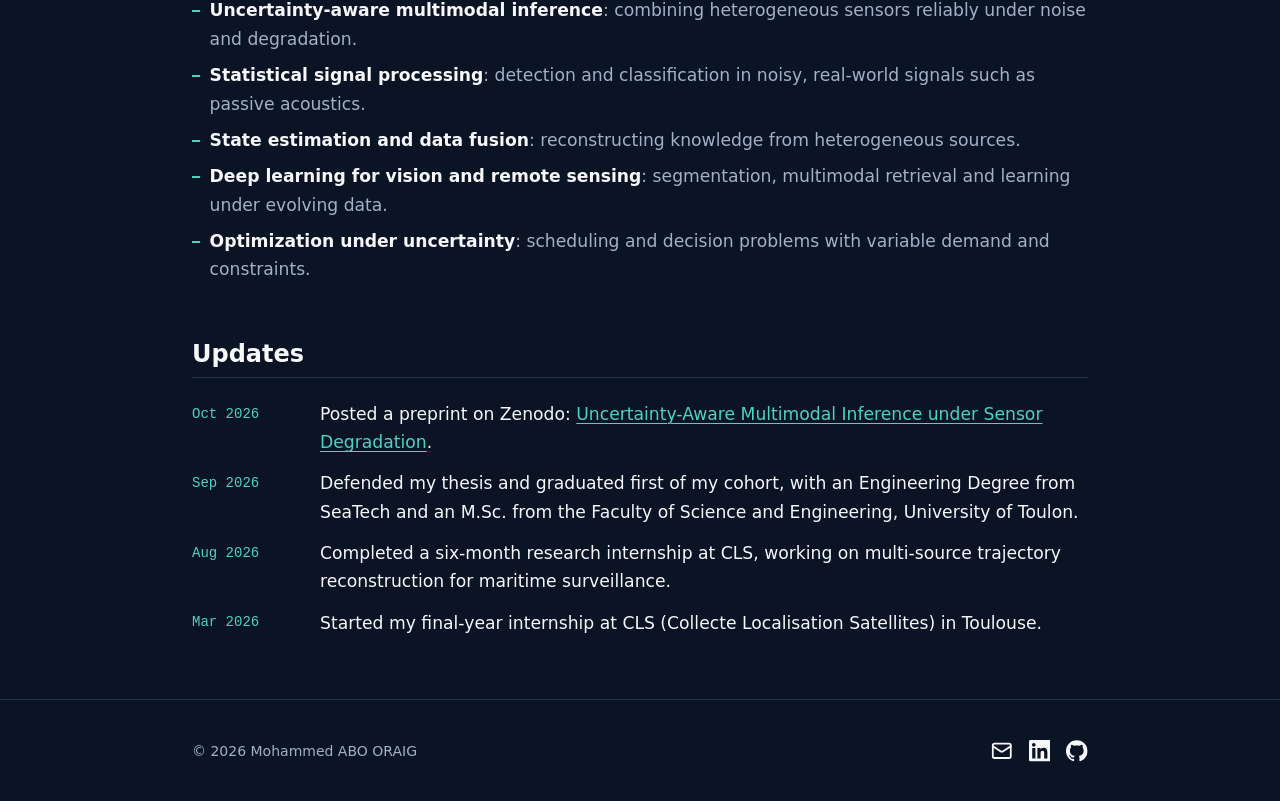
==== commit 36c01bc3: "Replace old preprint links with Zenodo link Updated the updates section with a new preprint link on " ====
--- a/index.html
+++ b/index.html
@@ -167,8 +167,7 @@
       <section class="page-section" id="updates">
         <h2>Updates</h2>
         <ul class="updates">         
-          <!-- <li><time datetime="2026-10">Oct 2026</time><span>Posted a preprint on arXiv: <a href="https://arxiv.org/abs/XXXX.XXXXX" target="_blank" rel="noopener noreferrer">Uncertainty-Aware Multimodal Inference under Sensor Degradation</a>.</span></li> -->
-          <!-- <li><time datetime="2026-10">Oct 2026</time><span>Posted a preprint on HAL: <a href="https://hal.science/hal-05825875v1" target="_blank" rel="noopener noreferrer">Uncertainty-Aware Multimodal Inference under Sensor Degradation</a>.</span></li> -->
+          <li><time datetime="2026-10">Oct 2026</time><span>Posted a preprint on Zenodo: <a href="https://zenodo.org/records/23667545" target="_blank" rel="noopener noreferrer">Uncertainty-Aware Multimodal Inference under Sensor Degradation</a>.</span></li>
           <li><time datetime="2026-09">Sep 2026</time><span>Defended my thesis and graduated first of my cohort, with an Engineering Degree from SeaTech and an M.Sc. from the Faculty of Science and Engineering, University of Toulon.</span></li>
           <li><time datetime="2026-08">Aug 2026</time><span>Completed a six-month research internship at CLS, working on multi-source trajectory reconstruction for maritime surveillance.</span></li>
           <li><time datetime="2026-03">Mar 2026</time><span>Started my final-year internship at CLS (Collecte Localisation Satellites) in Toulouse.</span></li>
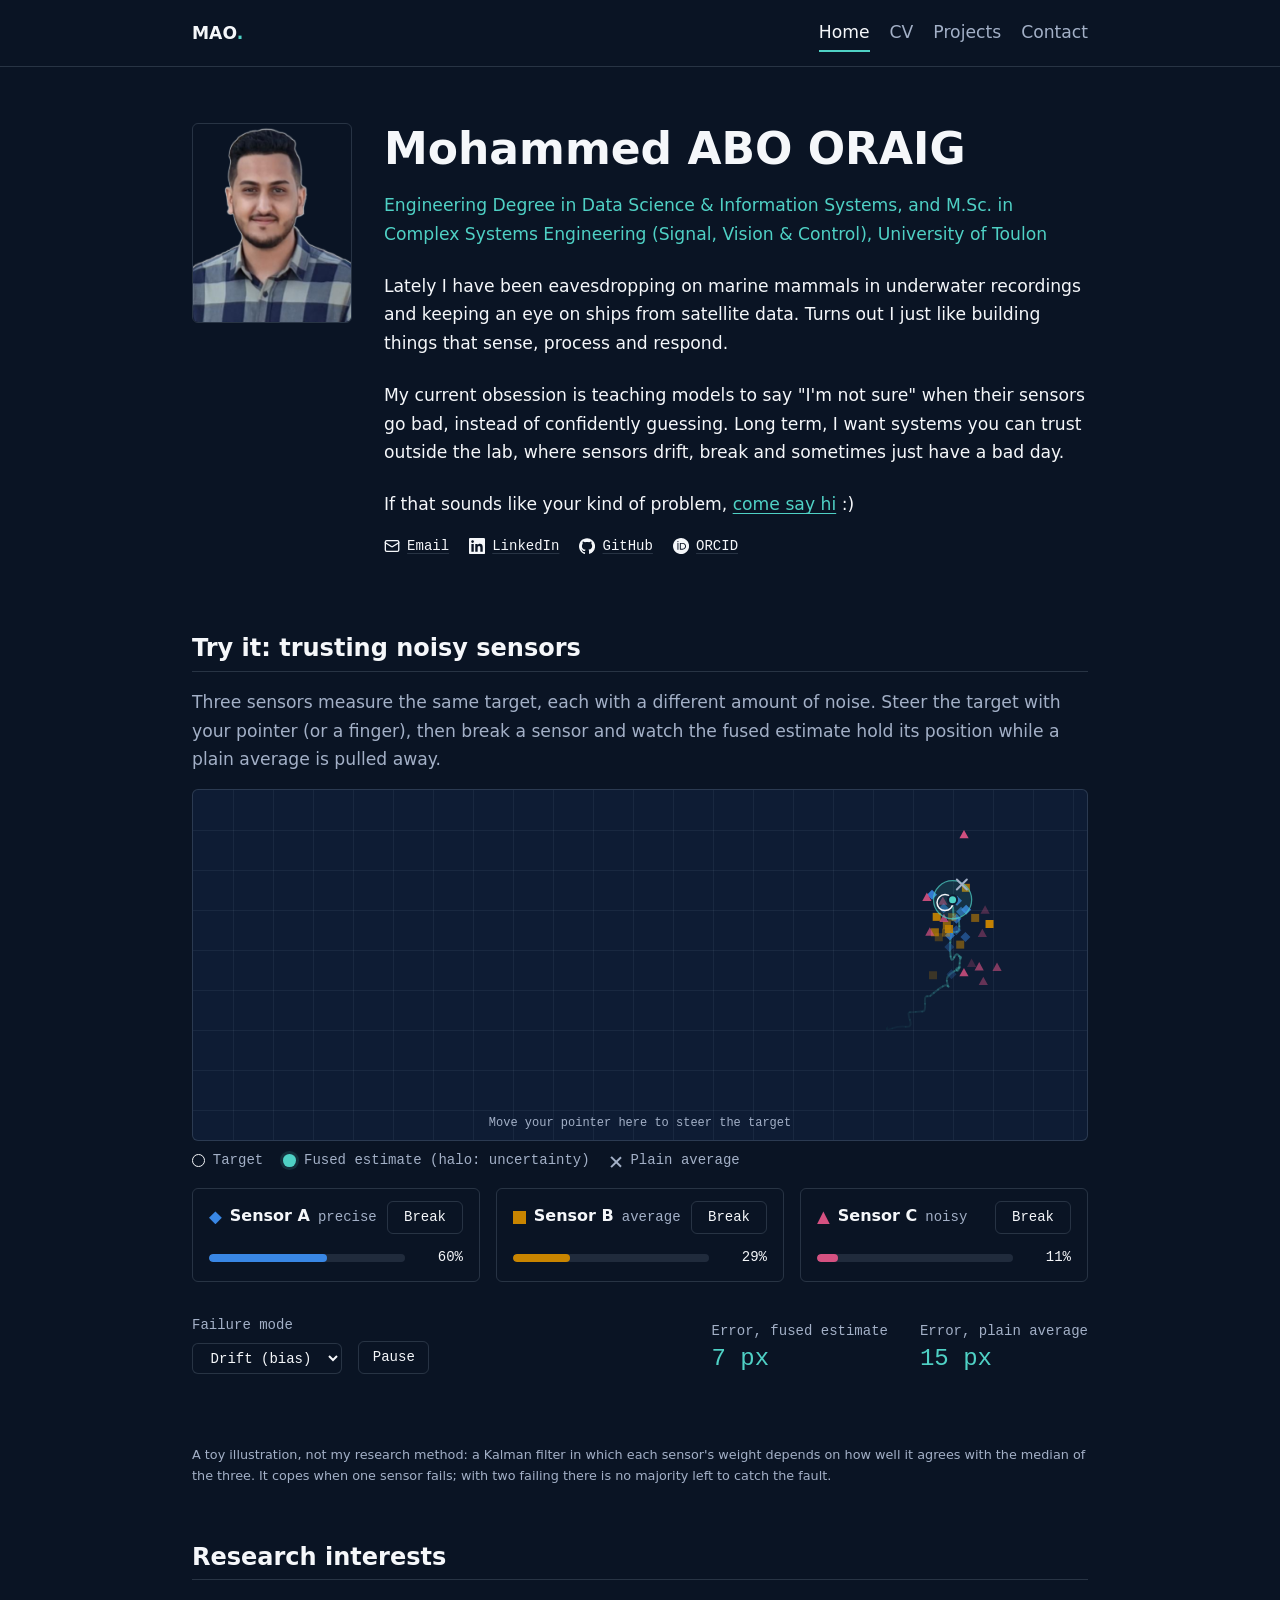
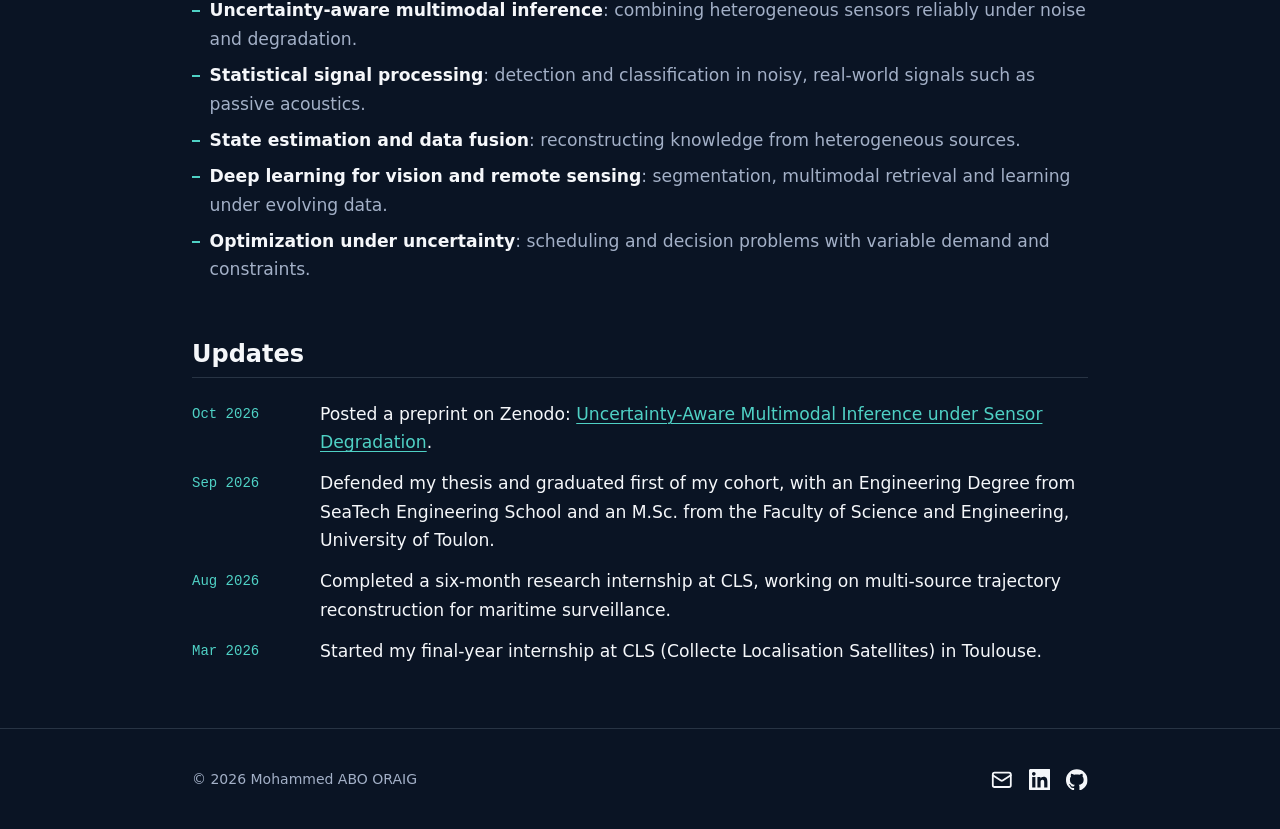
==== commit 3c4af786: "Update graduation details in updates section" ====
--- a/index.html
+++ b/index.html
@@ -168,7 +168,7 @@
         <h2>Updates</h2>
         <ul class="updates">         
           <li><time datetime="2026-10">Oct 2026</time><span>Posted a preprint on Zenodo: <a href="https://zenodo.org/records/23667545" target="_blank" rel="noopener noreferrer">Uncertainty-Aware Multimodal Inference under Sensor Degradation</a>.</span></li>
-          <li><time datetime="2026-09">Sep 2026</time><span>Defended my thesis and graduated first of my cohort, with an Engineering Degree from SeaTech and an M.Sc. from the Faculty of Science and Engineering, University of Toulon.</span></li>
+          <li><time datetime="2026-09">Sep 2026</time><span>Defended my thesis and graduated first of my cohort, with an Engineering Degree from SeaTech Engineering School and an M.Sc. from the Faculty of Science and Engineering, University of Toulon.</span></li>
           <li><time datetime="2026-08">Aug 2026</time><span>Completed a six-month research internship at CLS, working on multi-source trajectory reconstruction for maritime surveillance.</span></li>
           <li><time datetime="2026-03">Mar 2026</time><span>Started my final-year internship at CLS (Collecte Localisation Satellites) in Toulouse.</span></li>
         </ul>
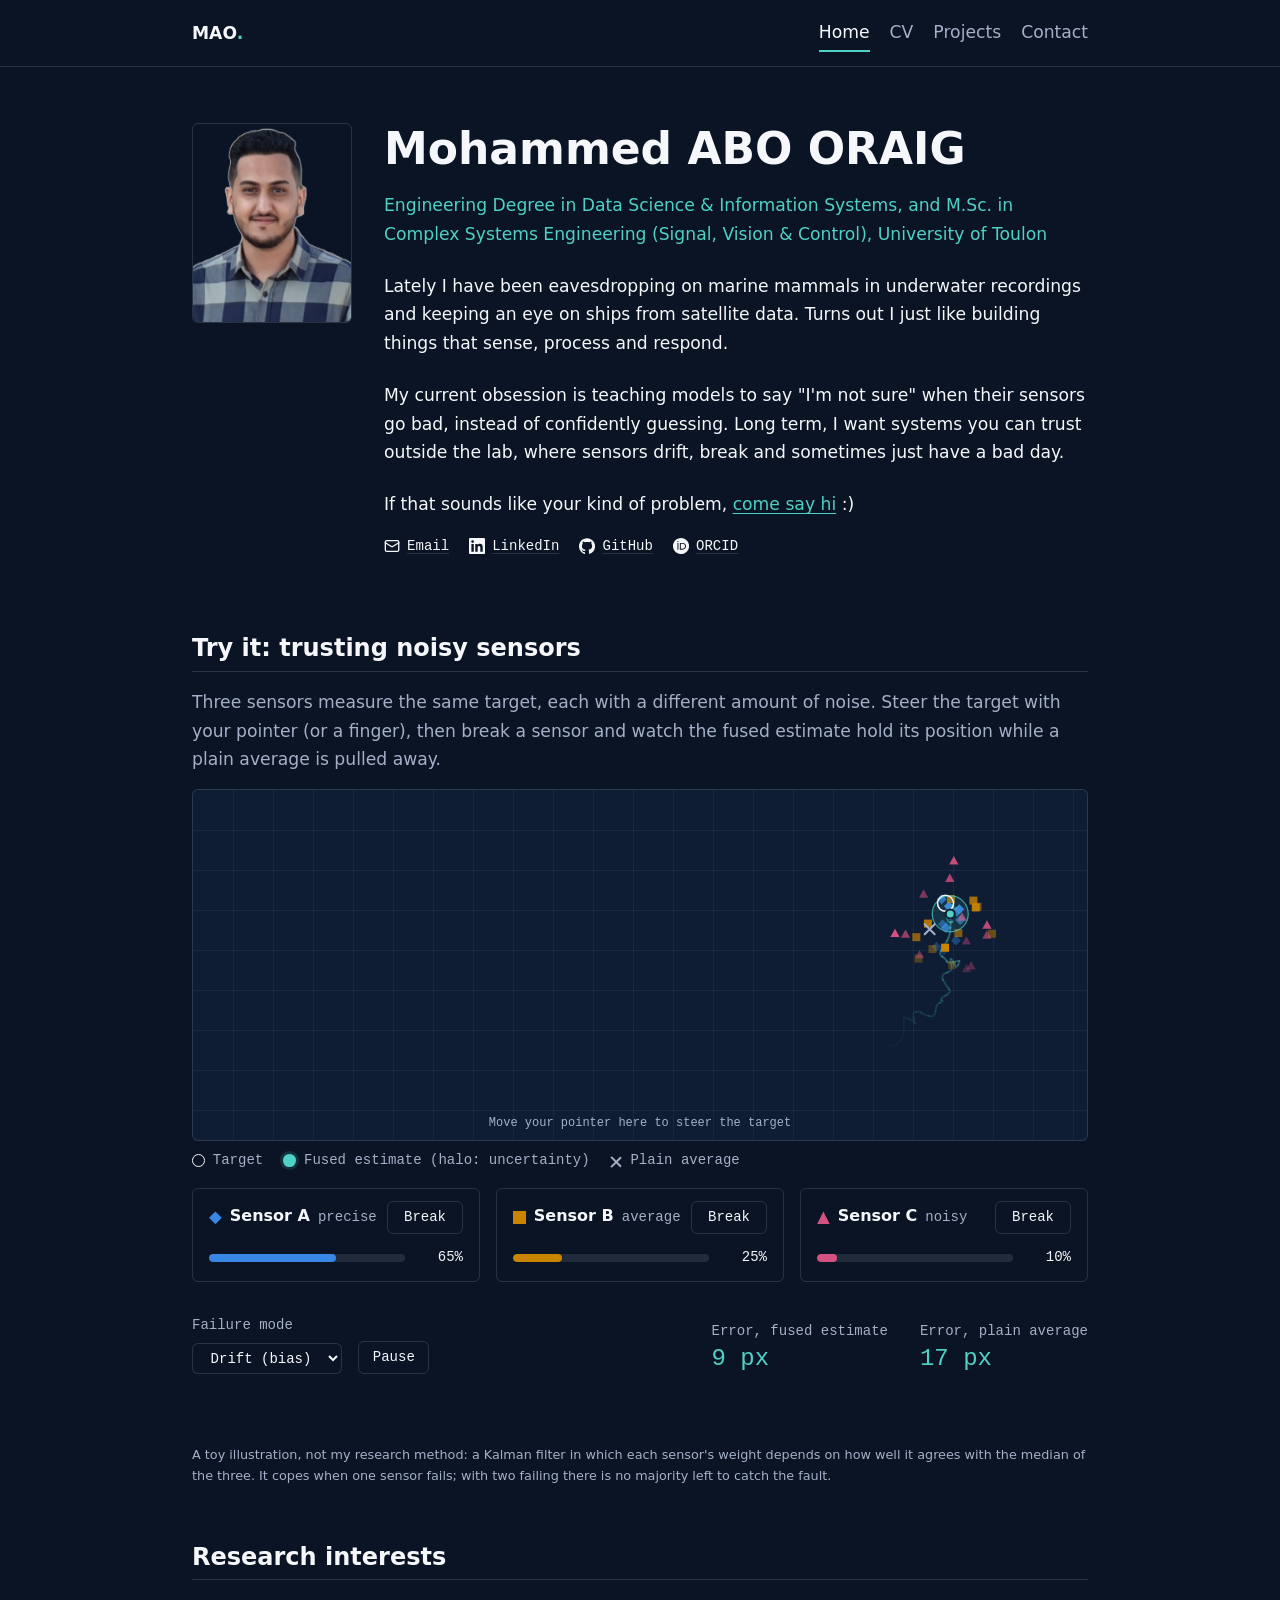
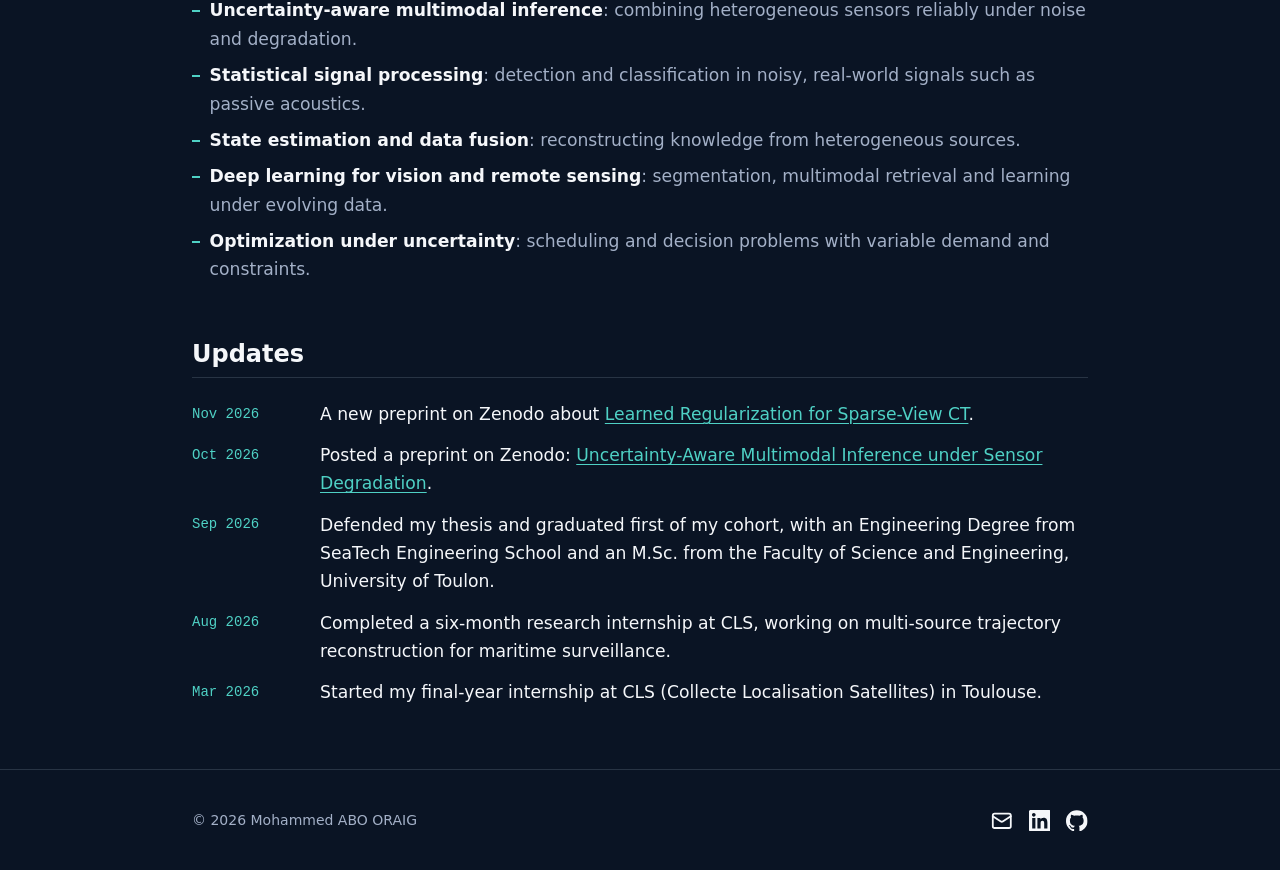
==== commit 3a71e090: "Add new update for Nov 2026 preprint on Zenodo Added a new update for a preprint on Zenodo regarding" ====
--- a/index.html
+++ b/index.html
@@ -167,6 +167,7 @@
       <section class="page-section" id="updates">
         <h2>Updates</h2>
         <ul class="updates">         
+          <li><time datetime="2026-10">Nov 2026</time><span>A new preprint on Zenodo about <a href="https://zenodo.org/records/24107061" target="_blank" rel="noopener noreferrer">Learned Regularization for Sparse-View CT</a>.</span></li>
           <li><time datetime="2026-10">Oct 2026</time><span>Posted a preprint on Zenodo: <a href="https://zenodo.org/records/23667545" target="_blank" rel="noopener noreferrer">Uncertainty-Aware Multimodal Inference under Sensor Degradation</a>.</span></li>
           <li><time datetime="2026-09">Sep 2026</time><span>Defended my thesis and graduated first of my cohort, with an Engineering Degree from SeaTech Engineering School and an M.Sc. from the Faculty of Science and Engineering, University of Toulon.</span></li>
           <li><time datetime="2026-08">Aug 2026</time><span>Completed a six-month research internship at CLS, working on multi-source trajectory reconstruction for maritime surveillance.</span></li>
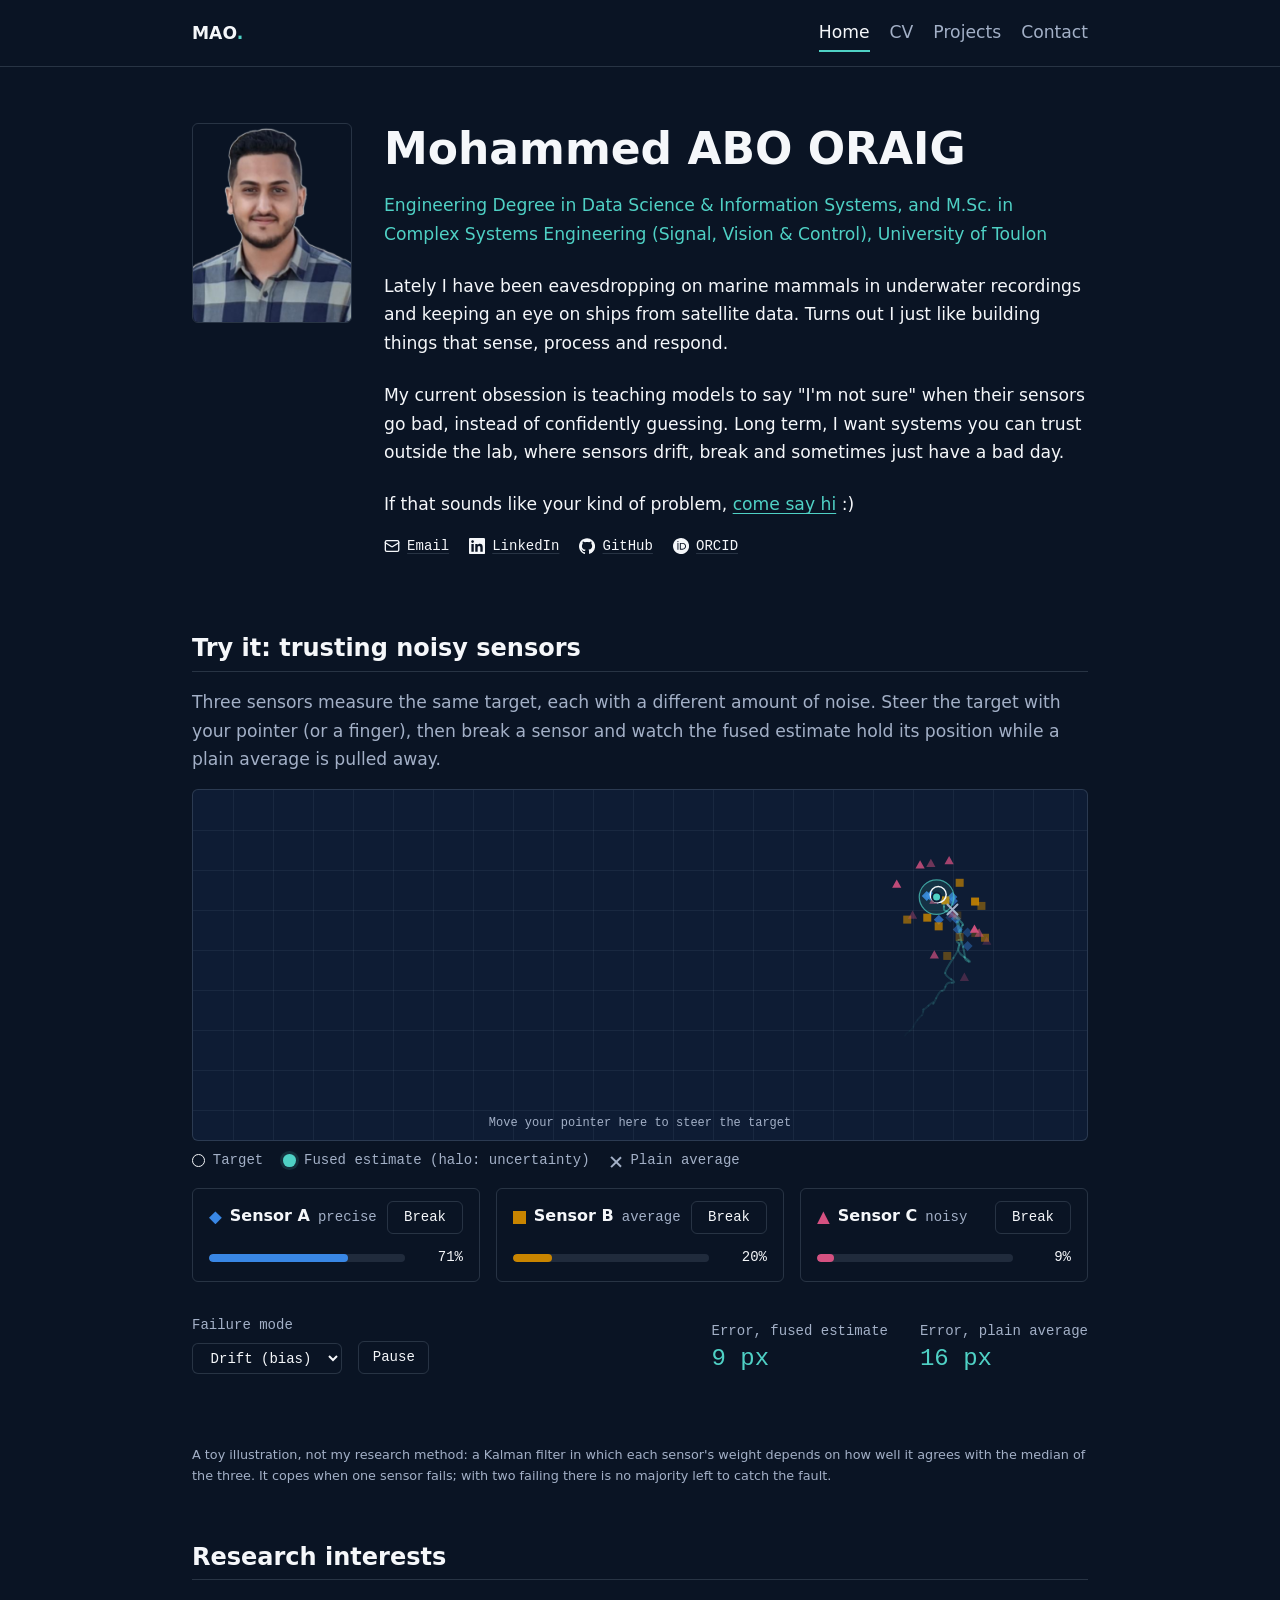
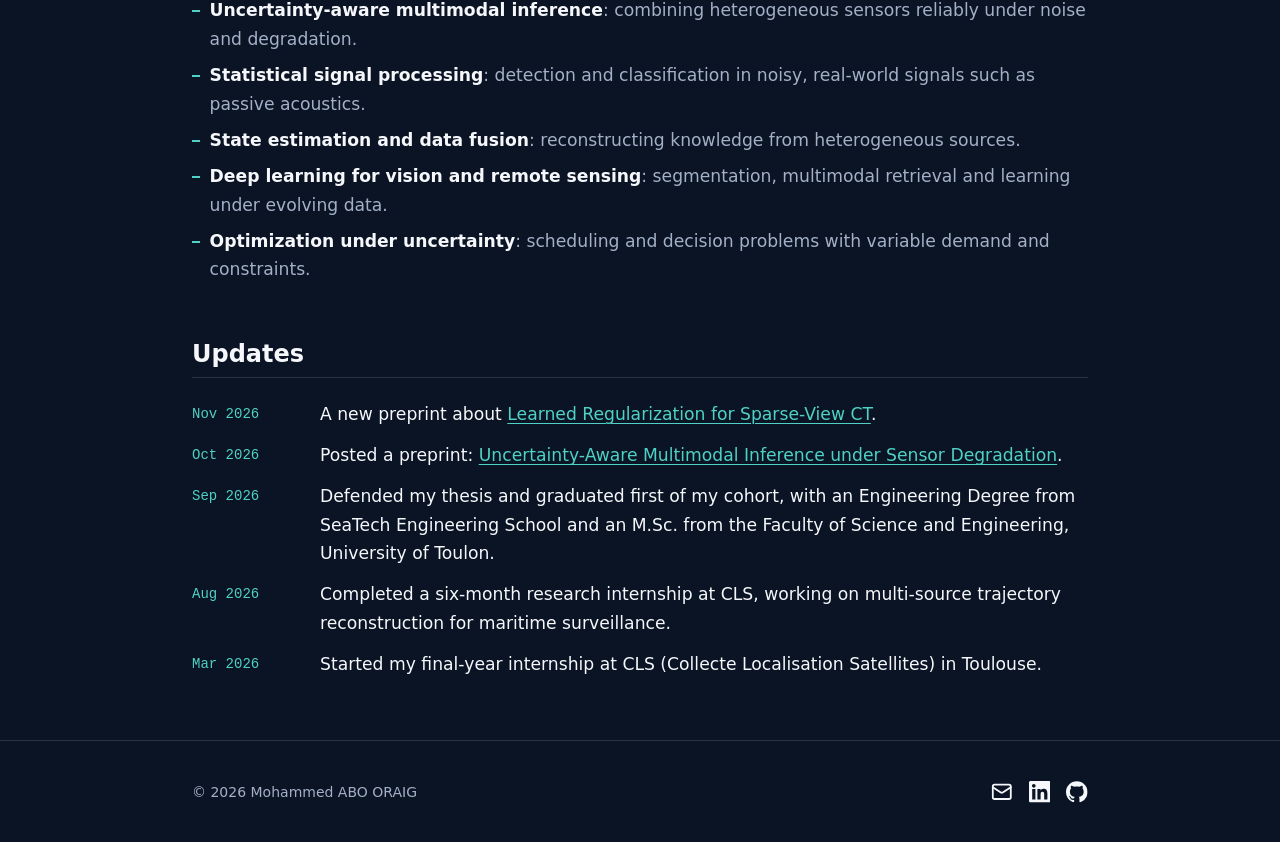
==== commit fc09e714: "Update preprint entries in updates section" ====
--- a/index.html
+++ b/index.html
@@ -167,8 +167,8 @@
       <section class="page-section" id="updates">
         <h2>Updates</h2>
         <ul class="updates">         
-          <li><time datetime="2026-10">Nov 2026</time><span>A new preprint on Zenodo about <a href="https://zenodo.org/records/24107061" target="_blank" rel="noopener noreferrer">Learned Regularization for Sparse-View CT</a>.</span></li>
-          <li><time datetime="2026-10">Oct 2026</time><span>Posted a preprint on Zenodo: <a href="https://zenodo.org/records/23667545" target="_blank" rel="noopener noreferrer">Uncertainty-Aware Multimodal Inference under Sensor Degradation</a>.</span></li>
+          <li><time datetime="2026-10">Nov 2026</time><span>A new preprint about <a href="https://zenodo.org/records/24107061" target="_blank" rel="noopener noreferrer">Learned Regularization for Sparse-View CT</a>.</span></li>
+          <li><time datetime="2026-10">Oct 2026</time><span>Posted a preprint: <a href="https://zenodo.org/records/23667545" target="_blank" rel="noopener noreferrer">Uncertainty-Aware Multimodal Inference under Sensor Degradation</a>.</span></li>
           <li><time datetime="2026-09">Sep 2026</time><span>Defended my thesis and graduated first of my cohort, with an Engineering Degree from SeaTech Engineering School and an M.Sc. from the Faculty of Science and Engineering, University of Toulon.</span></li>
           <li><time datetime="2026-08">Aug 2026</time><span>Completed a six-month research internship at CLS, working on multi-source trajectory reconstruction for maritime surveillance.</span></li>
           <li><time datetime="2026-03">Mar 2026</time><span>Started my final-year internship at CLS (Collecte Localisation Satellites) in Toulouse.</span></li>
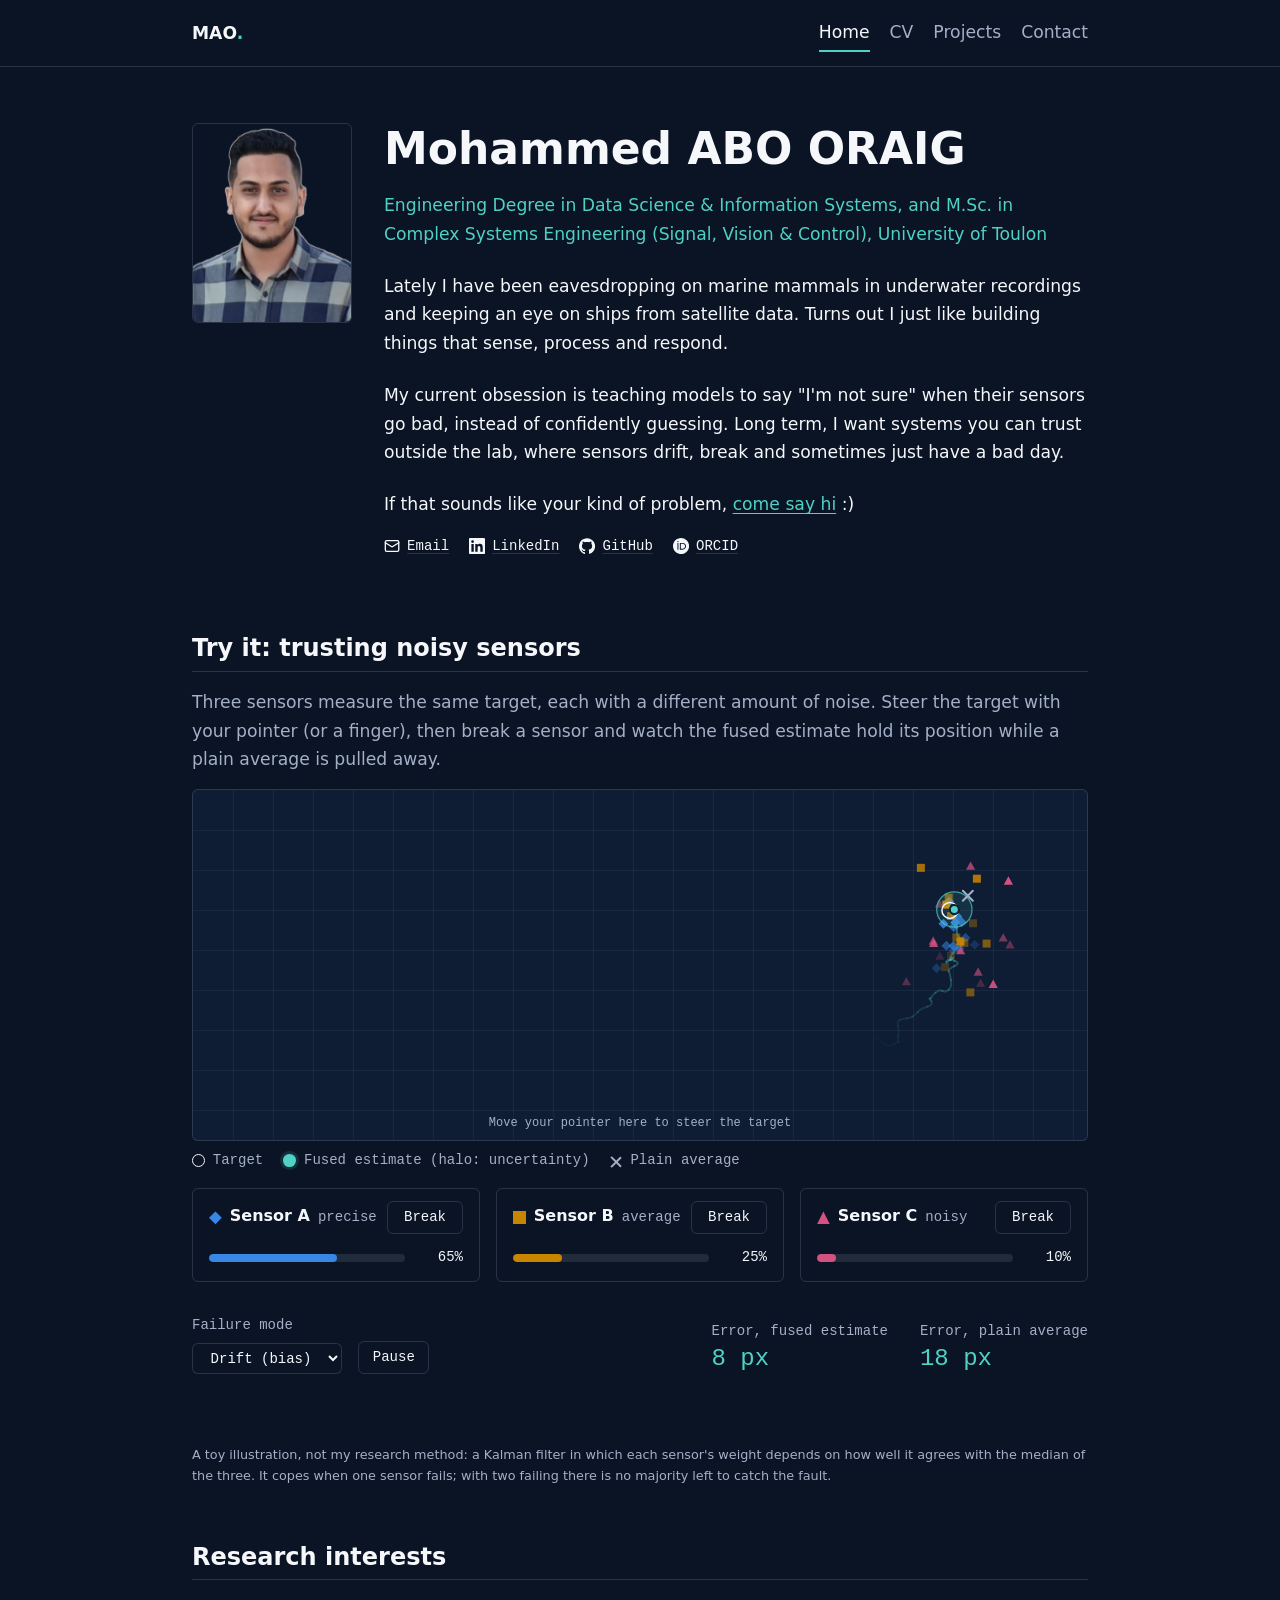
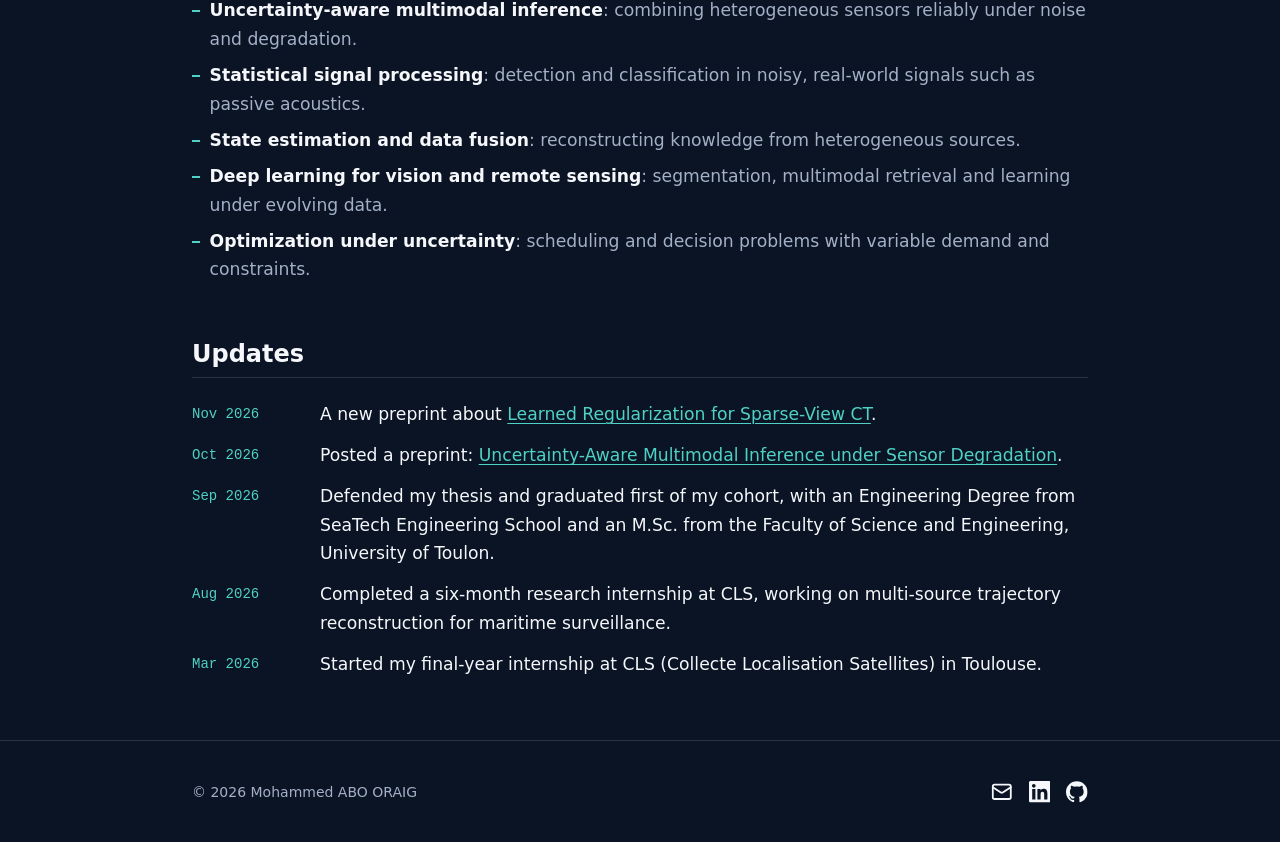
==== commit 744a82b2: "Update link for preprint on Learned Regularization" ====
--- a/index.html
+++ b/index.html
@@ -167,7 +167,7 @@
       <section class="page-section" id="updates">
         <h2>Updates</h2>
         <ul class="updates">         
-          <li><time datetime="2026-10">Nov 2026</time><span>A new preprint about <a href="https://zenodo.org/records/24107061" target="_blank" rel="noopener noreferrer">Learned Regularization for Sparse-View CT</a>.</span></li>
+          <li><time datetime="2026-10">Nov 2026</time><span>A new preprint about <a href="https://arxiv.org/abs/2611.18936" target="_blank" rel="noopener noreferrer">Learned Regularization for Sparse-View CT</a>.</span></li>
           <li><time datetime="2026-10">Oct 2026</time><span>Posted a preprint: <a href="https://zenodo.org/records/23667545" target="_blank" rel="noopener noreferrer">Uncertainty-Aware Multimodal Inference under Sensor Degradation</a>.</span></li>
           <li><time datetime="2026-09">Sep 2026</time><span>Defended my thesis and graduated first of my cohort, with an Engineering Degree from SeaTech Engineering School and an M.Sc. from the Faculty of Science and Engineering, University of Toulon.</span></li>
           <li><time datetime="2026-08">Aug 2026</time><span>Completed a six-month research internship at CLS, working on multi-source trajectory reconstruction for maritime surveillance.</span></li>
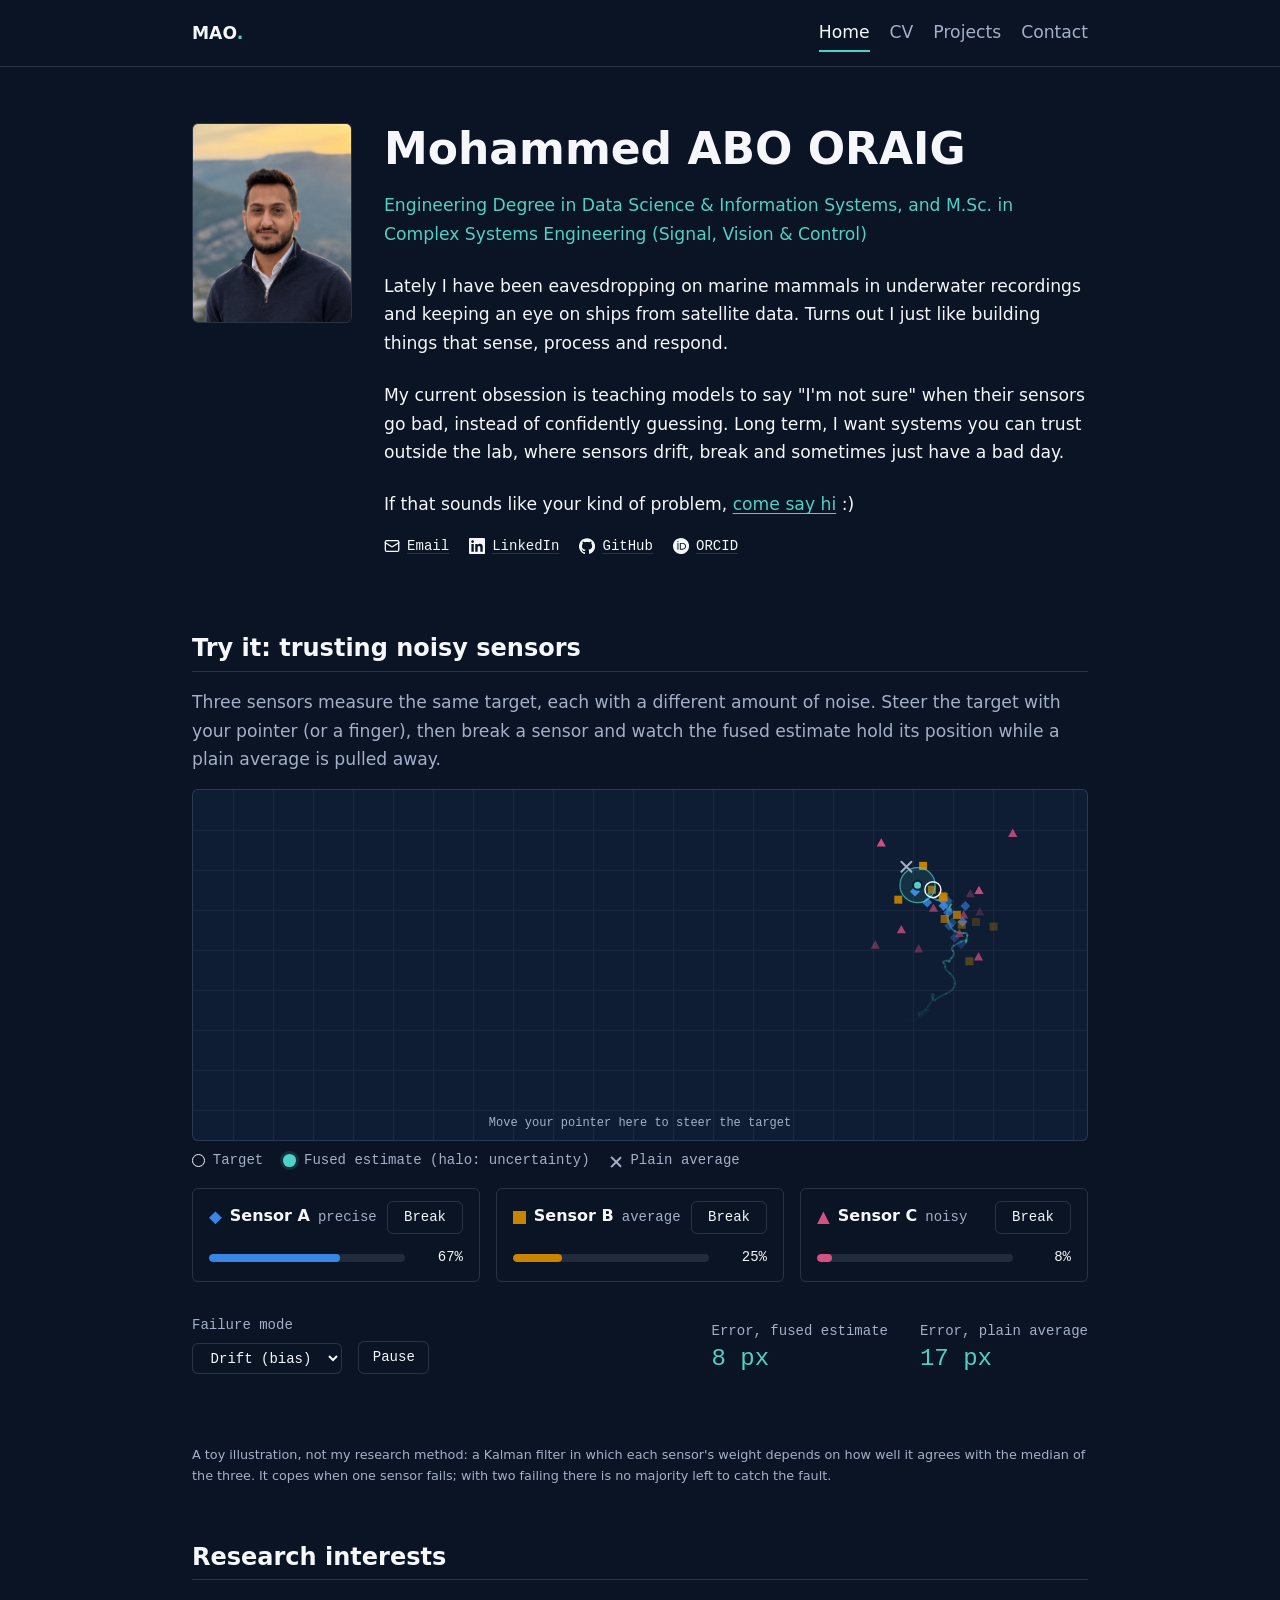
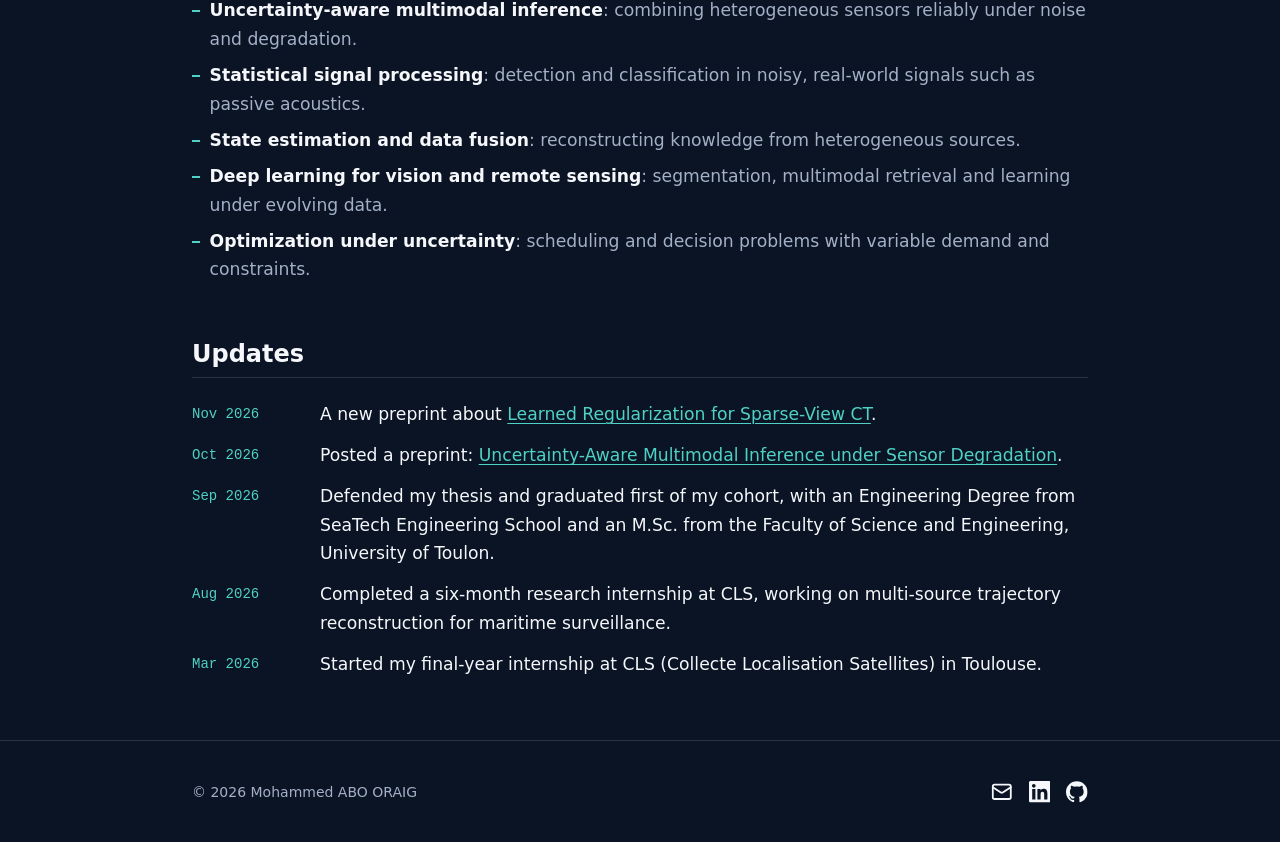
==== commit 8c855267: "Update profile image and refine introduction text in index.html" ====
--- a/index.html
+++ b/index.html
@@ -61,10 +61,10 @@
 
   <main id="main">
     <section class="intro container" aria-labelledby="intro-title">
-      <img class="portrait" src="assets/img/profile/photo.png" alt="Portrait of Mohammed ABO ORAIG" width="160" height="200">
+      <img class="portrait" src="assets/img/profile/photo2.png" alt="Portrait of Mohammed ABO ORAIG" width="160" height="200">
       <div class="intro-text">
         <h1 id="intro-title">Mohammed ABO ORAIG</h1>
-        <p class="intro-role">Engineering Degree in Data Science &amp; Information Systems, and M.Sc. in Complex Systems Engineering (Signal, Vision &amp; Control), University of Toulon</p>        
+        <p class="intro-role">Engineering Degree in Data Science &amp; Information Systems, and M.Sc. in Complex Systems Engineering (Signal, Vision &amp; Control)</p>        
         <p class="intro-statement">Lately I have been eavesdropping on marine mammals in underwater recordings and keeping an eye on ships from satellite data. Turns out I just like building things that sense, process and respond.</p>
         <p class="intro-statement">My current obsession is teaching models to say "I'm not sure" when their sensors go bad, instead of confidently guessing. Long term, I want systems you can trust outside the lab, where sensors drift, break and sometimes just have a bad day.</p>
         <p class="intro-statement">If that sounds like your kind of problem, <a href="contact">come say hi</a> :)</p>
